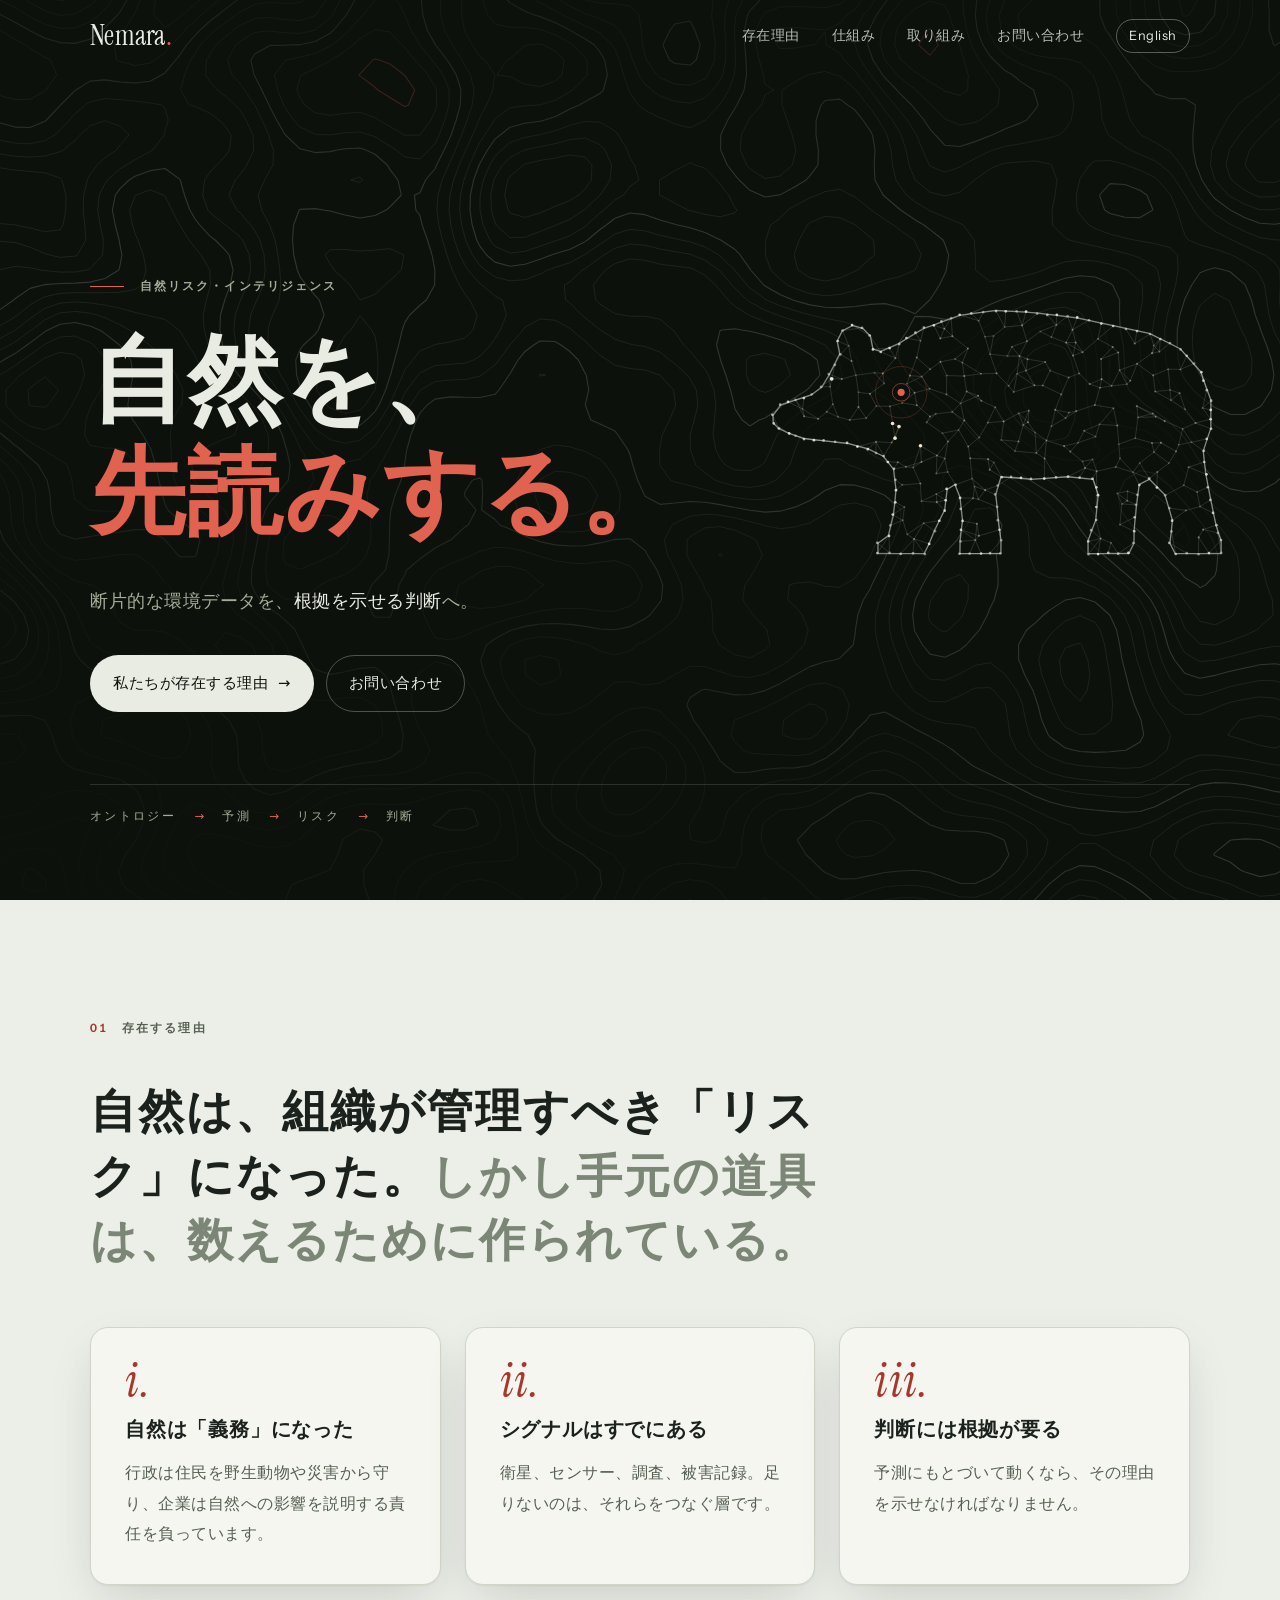
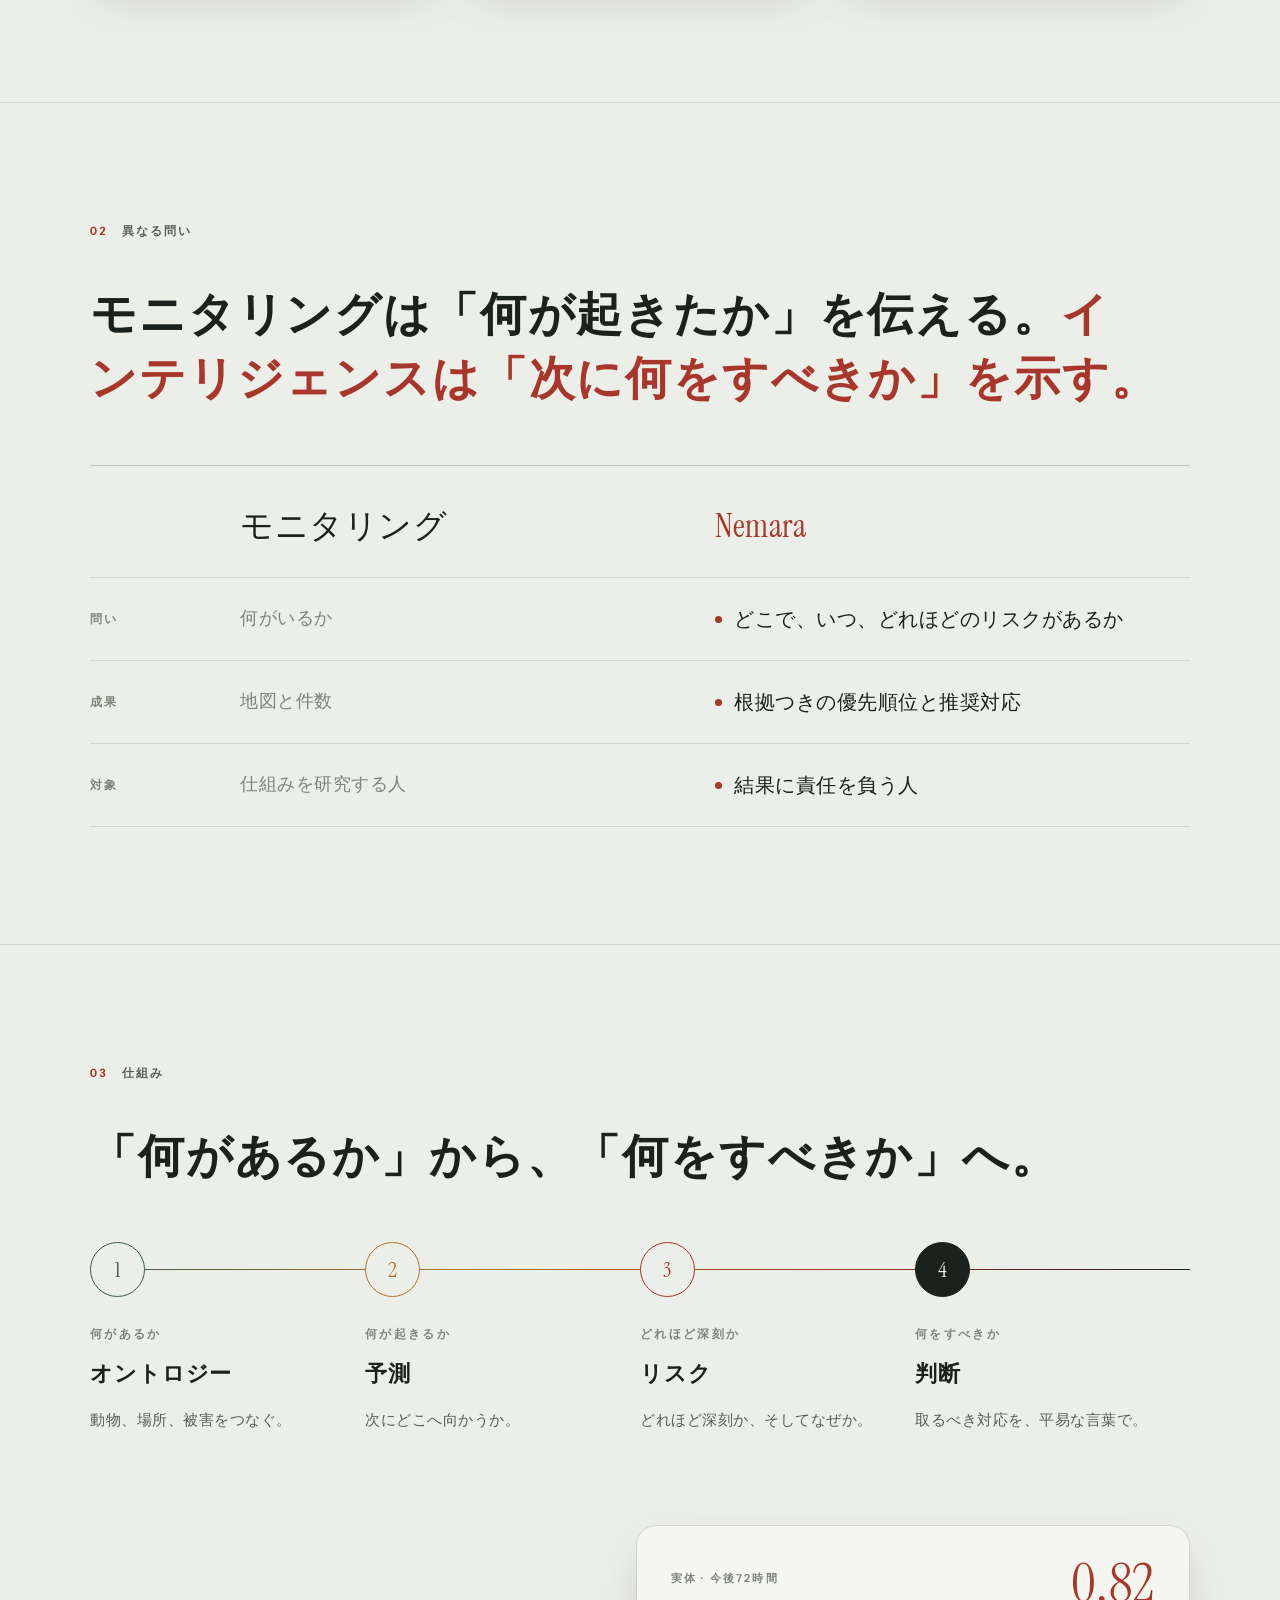
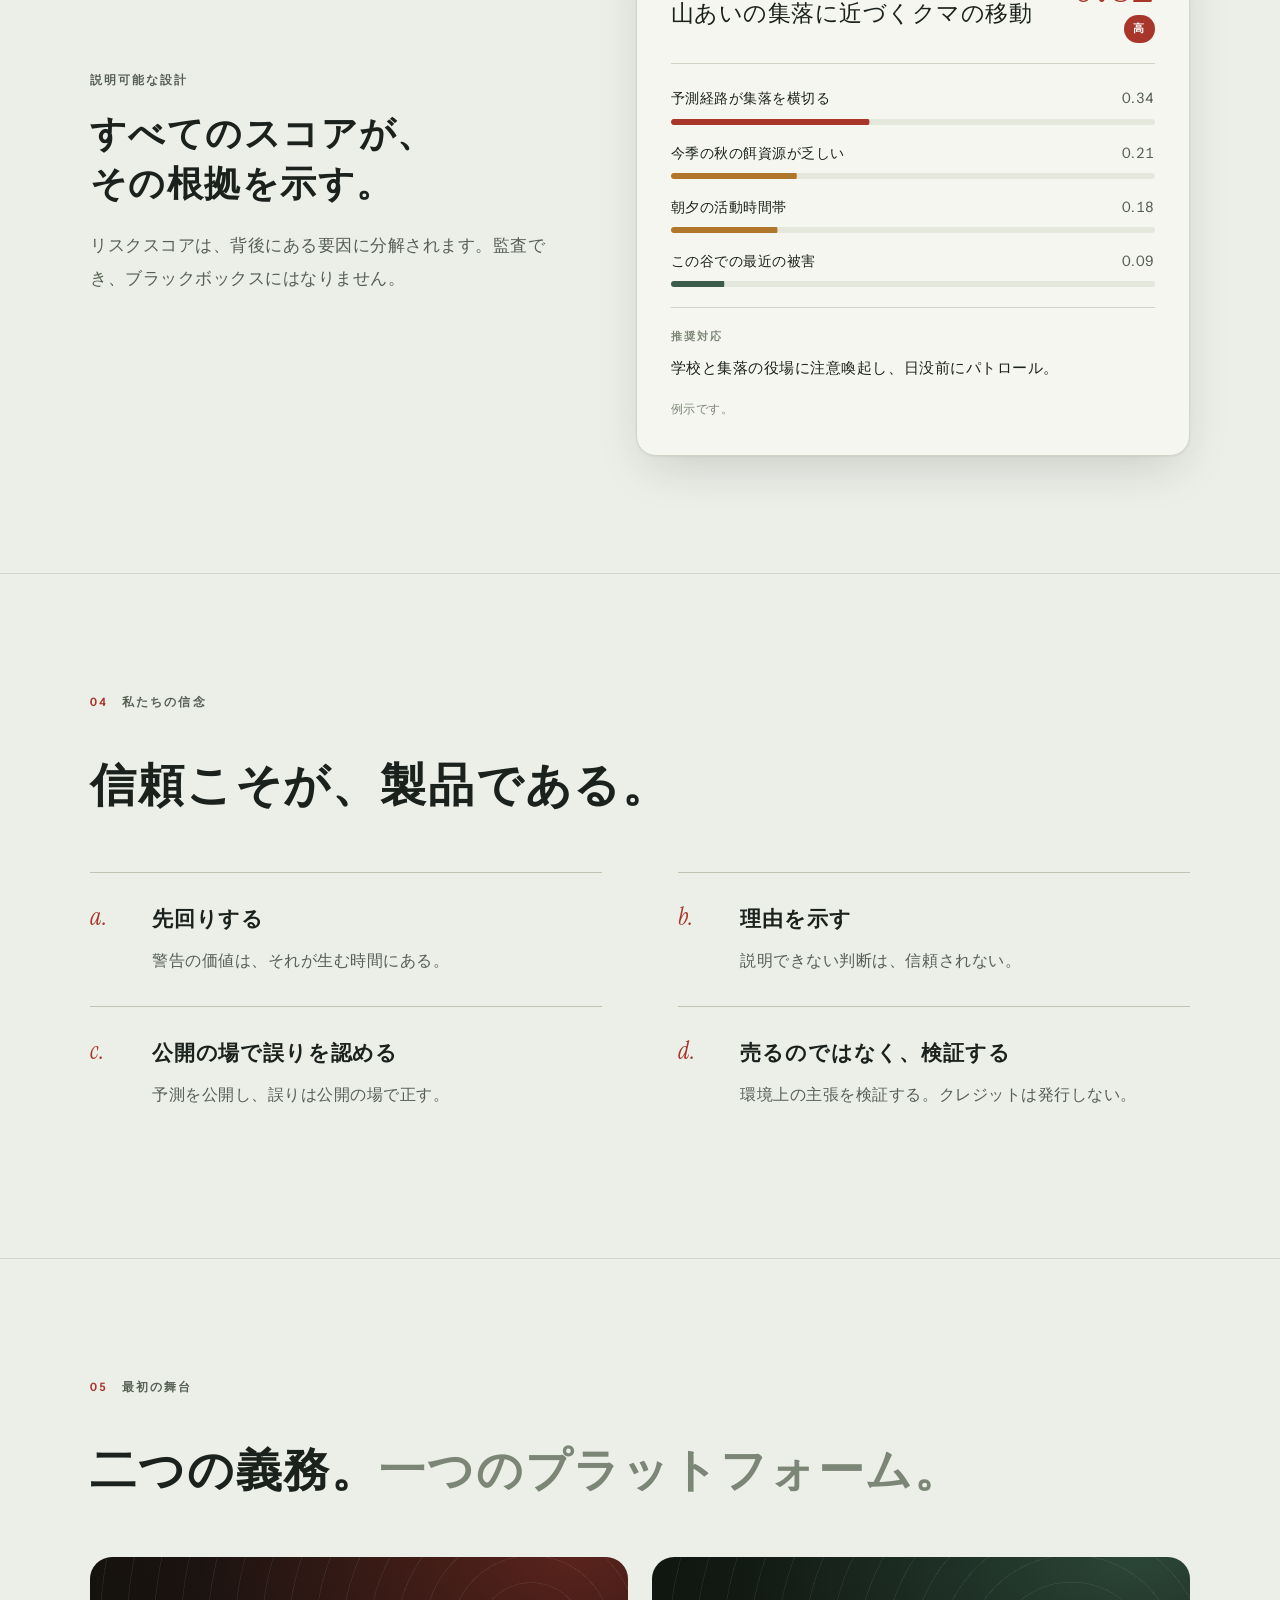
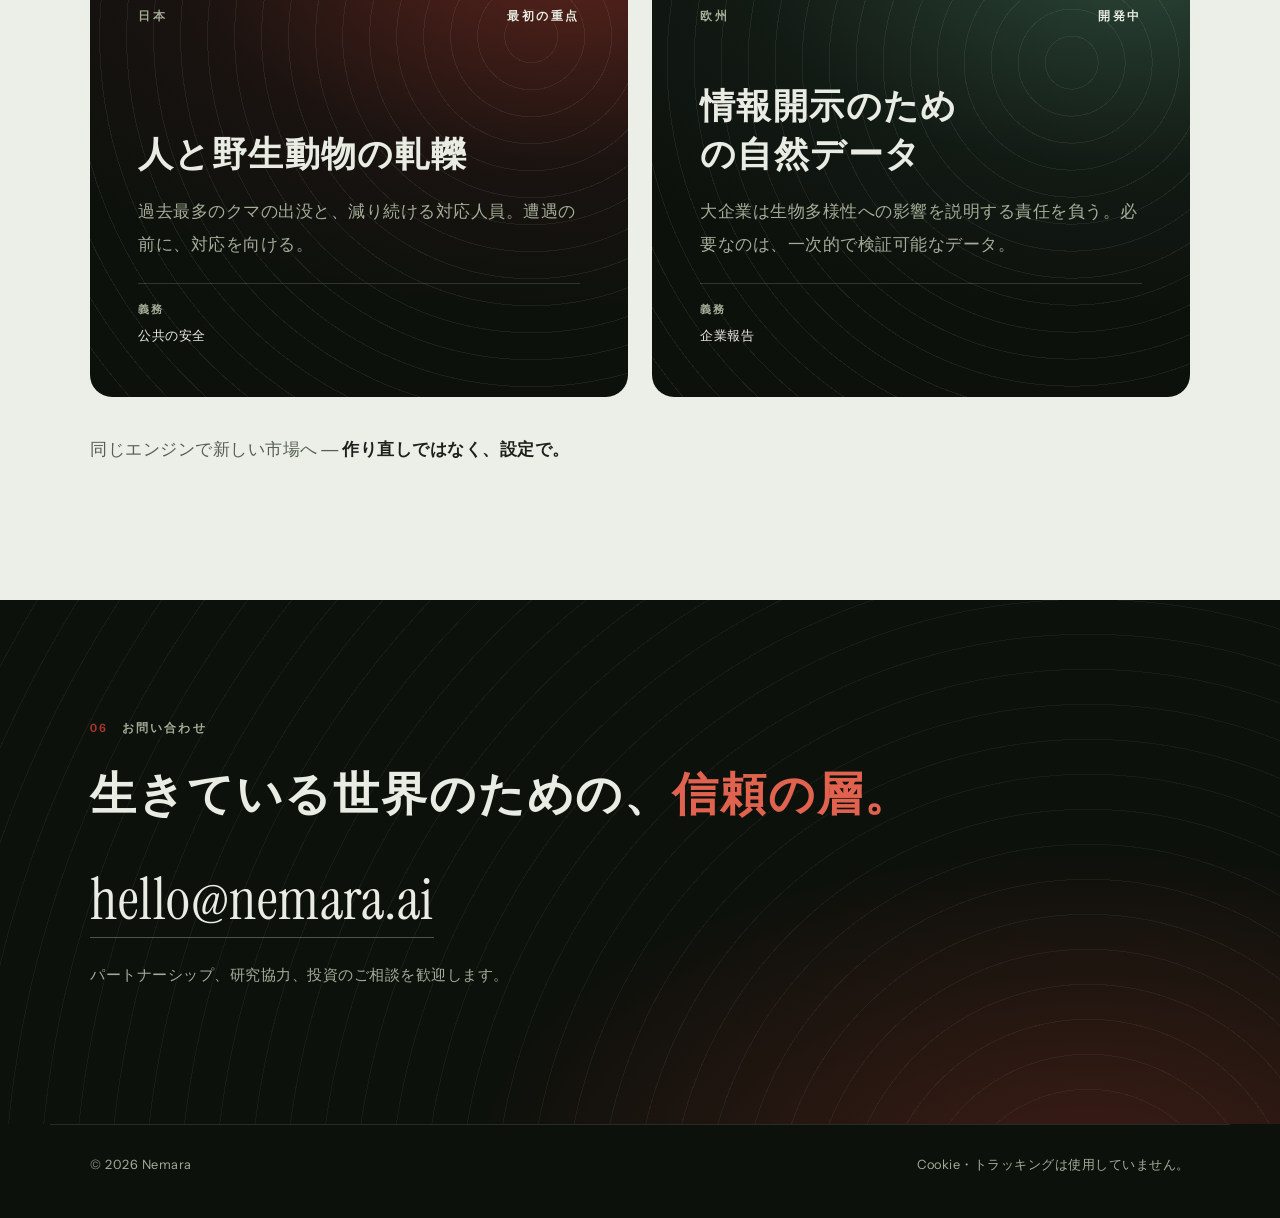
==== docs/ja/index.html @ 2de697c3 "Hero bear made of data points; trim copy to essentials Co-Authored-By: Claude Opus 5.5 <noreply@anth" ====
<!doctype html>
<html lang="ja">
<head>
<meta charset="utf-8">
<meta name="viewport" content="width=device-width, initial-scale=1">
<title>Nemara — 自然リスク・インテリジェンス</title>
<meta name="description" content="Nemara（ネマラ）は、断片的な環境データを、根拠を示せる判断に変えます。">
<meta name="theme-color" content="#0D110C">
<link rel="canonical" href="https://nemara.ai/ja/">
<link rel="alternate" hreflang="en" href="https://nemara.ai/">
<link rel="alternate" hreflang="ja" href="https://nemara.ai/ja/">
<link rel="alternate" hreflang="x-default" href="https://nemara.ai/">
<meta property="og:type" content="website">
<meta property="og:site_name" content="Nemara">
<meta property="og:title" content="Nemara — 自然を、先読みする。">
<meta property="og:description" content="断片的な環境データを、根拠を示せる判断へ。">
<meta property="og:url" content="https://nemara.ai/ja/">
<meta property="og:locale" content="ja_JP">
<link rel="icon" href="../assets/favicon.svg" type="image/svg+xml">
<link rel="stylesheet" href="../assets/site.css">
<script src="../assets/site.js"></script>
</head>
<body>
<a class="skip" href="#main">本文へ移動</a>

<header class="nav">
  <div class="wrap">
    <a class="wordmark" href="./" aria-label="Nemara ホーム">Nemara<span>.</span></a>
    <nav class="links" aria-label="メイン">
      <a href="#why">存在理由</a>
      <a href="#how">仕組み</a>
      <a href="#where">取り組み</a>
      <a href="#contact">お問い合わせ</a>
      <a class="lang" href="../" hreflang="en" lang="en">English</a>
    </nav>
  </div>
</header>

<main id="main">
  <div class="hero">
    <canvas role="img" aria-label="データの点のネットワークで描かれたツキノワグマと、動く等高線の地図"></canvas>
    <div class="wrap">
      <p class="eyebrow">自然リスク・インテリジェンス</p>
      <h1>自然を、<br><em>先読みする。</em></h1>
      <p class="sub">断片的な環境データを、<strong>根拠を示せる判断</strong>へ。</p>
      <div class="cta">
        <a class="btn light" href="#why">私たちが存在する理由 <span class="arr">→</span></a>
        <a class="btn ghost" href="#contact">お問い合わせ</a>
      </div>
      <div class="chain" aria-label="オントロジー、予測、リスク、判断">
        <span>オントロジー</span><span>予測</span><span>リスク</span><span>判断</span>
      </div>
    </div>
  </div>

  <section id="why">
    <div class="wrap">
      <div class="head">
        <p class="eyebrow"><span class="no">01</span>存在する理由</p>
        <h2 class="statement reveal">自然は、組織が管理すべき「リスク」になった。<span class="soft">しかし手元の道具は、数えるために作られている。</span></h2>
      </div>
      <div class="shifts">
        <article class="shift reveal">
          <span class="ix">i.</span>
          <h3>自然は「義務」になった</h3>
          <p>行政は住民を野生動物や災害から守り、企業は自然への影響を説明する責任を負っています。</p>
        </article>
        <article class="shift reveal d1">
          <span class="ix">ii.</span>
          <h3>シグナルはすでにある</h3>
          <p>衛星、センサー、調査、被害記録。足りないのは、それらをつなぐ層です。</p>
        </article>
        <article class="shift reveal d2">
          <span class="ix">iii.</span>
          <h3>判断には根拠が要る</h3>
          <p>予測にもとづいて動くなら、その理由を示せなければなりません。</p>
        </article>
      </div>
    </div>
  </section>

  <section>
    <div class="wrap">
      <div class="head">
        <p class="eyebrow"><span class="no">02</span>異なる問い</p>
        <h2 class="statement reveal">モニタリングは「何が起きたか」を伝える。<em>インテリジェンスは「次に何をすべきか」を示す。</em></h2>
      </div>
      <div class="versus reveal" role="table" aria-label="モニタリングと Nemara の比較">
        <div class="k blank" role="columnheader"></div>
        <div class="colh" role="columnheader">モニタリング</div>
        <div class="colh us" role="columnheader">Nemara</div>

        <div class="k" role="rowheader">問い</div>
        <div class="old" role="cell">何がいるか</div>
        <div class="new" role="cell">どこで、いつ、どれほどのリスクがあるか</div>

        <div class="k" role="rowheader">成果</div>
        <div class="old" role="cell">地図と件数</div>
        <div class="new" role="cell">根拠つきの優先順位と推奨対応</div>

        <div class="k" role="rowheader">対象</div>
        <div class="old" role="cell">仕組みを研究する人</div>
        <div class="new" role="cell">結果に責任を負う人</div>
      </div>
    </div>
  </section>

  <section id="how">
    <div class="wrap">
      <div class="head">
        <p class="eyebrow"><span class="no">03</span>仕組み</p>
        <h2 class="statement reveal">「何があるか」から、「何をすべきか」へ。</h2>
      </div>
      <div class="steps">
        <div class="step reveal"><div class="dot">1</div><span class="q">何があるか</span><h3>オントロジー</h3>
          <p>動物、場所、被害をつなぐ。</p></div>
        <div class="step reveal d1"><div class="dot">2</div><span class="q">何が起きるか</span><h3>予測</h3>
          <p>次にどこへ向かうか。</p></div>
        <div class="step reveal d2"><div class="dot">3</div><span class="q">どれほど深刻か</span><h3>リスク</h3>
          <p>どれほど深刻か、そしてなぜか。</p></div>
        <div class="step reveal d3"><div class="dot">4</div><span class="q">何をすべきか</span><h3>判断</h3>
          <p>取るべき対応を、平易な言葉で。</p></div>
      </div>

      <div class="explain">
        <div class="reveal">
          <p class="eyebrow">説明可能な設計</p>
          <h3 class="statement" style="font-size:clamp(1.6rem,2.8vw,2.3rem);margin:14px 0 20px">すべてのスコアが、その根拠を示す。</h3>
          <p class="prose">リスクスコアは、背後にある要因に分解されます。監査でき、ブラックボックスにはなりません。</p>
        </div>
        <figure class="card reveal d1" style="margin:0">
          <div class="top">
            <div><span class="tag">実体 · 今後72時間</span>
              <div class="ent">山あいの集落に近づくクマの移動</div></div>
            <div class="score"><div class="v">0.82</div><span class="band">高</span></div>
          </div>
          <ul class="factors">
            <li><span>予測経路が集落を横切る</span><span class="n">0.34</span><span class="bar"><i style="--w:.41"></i></span></li>
            <li><span>今季の秋の餌資源が乏しい</span><span class="n">0.21</span><span class="bar"><i style="--w:.26;--c:var(--surge)"></i></span></li>
            <li><span>朝夕の活動時間帯</span><span class="n">0.18</span><span class="bar"><i style="--w:.22;--c:var(--surge)"></i></span></li>
            <li><span>この谷での最近の被害</span><span class="n">0.09</span><span class="bar"><i style="--w:.11;--c:var(--pine)"></i></span></li>
          </ul>
          <div class="action"><b>推奨対応</b>学校と集落の役場に注意喚起し、日没前にパトロール。</div>
          <figcaption class="illus">例示です。</figcaption>
        </figure>
      </div>
    </div>
  </section>

  <section>
    <div class="wrap">
      <div class="head">
        <p class="eyebrow"><span class="no">04</span>私たちの信念</p>
        <h2 class="statement reveal">信頼こそが、製品である。</h2>
      </div>
      <div class="beliefs">
        <div class="belief reveal"><span class="ix">a.</span><h3>先回りする</h3>
          <p>警告の価値は、それが生む時間にある。</p></div>
        <div class="belief reveal d1"><span class="ix">b.</span><h3>理由を示す</h3>
          <p>説明できない判断は、信頼されない。</p></div>
        <div class="belief reveal"><span class="ix">c.</span><h3>公開の場で誤りを認める</h3>
          <p>予測を公開し、誤りは公開の場で正す。</p></div>
        <div class="belief reveal d1"><span class="ix">d.</span><h3>売るのではなく、検証する</h3>
          <p>環境上の主張を検証する。クレジットは発行しない。</p></div>
      </div>
    </div>
  </section>

  <section id="where">
    <div class="wrap">
      <div class="head">
        <p class="eyebrow"><span class="no">05</span>最初の舞台</p>
        <h2 class="statement reveal">二つの義務。<span class="soft">一つのプラットフォーム。</span></h2>
      </div>
      <div class="markets">
        <article class="market jp reveal">
          <div class="where"><span>日本</span><span class="st">最初の重点</span></div>
          <h3>人と野生動物の軋轢</h3>
          <p>過去最多のクマの出没と、減り続ける対応人員。遭遇の前に、対応を向ける。</p>
          <p class="mandate"><b>義務</b>公共の安全</p>
        </article>
        <article class="market eu reveal d1">
          <div class="where"><span>欧州</span><span class="st">開発中</span></div>
          <h3>情報開示のための自然データ</h3>
          <p>大企業は生物多様性への影響を説明する責任を負う。必要なのは、一次的で検証可能なデータ。</p>
          <p class="mandate"><b>義務</b>企業報告</p>
        </article>
      </div>
      <p class="oneplatform reveal">同じエンジンで新しい市場へ ― <strong>作り直しではなく、設定で。</strong></p>
    </div>
  </section>

  <section id="contact" class="closing">
    <div class="wrap">
      <p class="eyebrow"><span class="no">06</span>お問い合わせ</p>
      <h2 class="statement reveal" style="margin-top:22px">生きている世界のための、<em>信頼の層。</em></h2>
      <a class="mail reveal" href="mailto:hello@nemara.ai">hello@nemara.ai</a>
      <p class="note">パートナーシップ、研究協力、投資のご相談を歓迎します。</p>
    </div>
  </section>
</main>

<footer>
  <div class="wrap">
    <span>© 2026 Nemara</span>
    <span>Cookie・トラッキングは使用していません。</span>
  </div>
</footer>
</body>
</html>
---- docs/assets/site.css ----
/* Nemara — public site.
   Palette from the Nemara brand system (paper ground, ink, shu vermilion, ochre, pine).
   Fonts are self-hosted (SIL OFL, see fonts/LICENSE): no third-party requests.
   Japanese: Instrument * cover Latin only, so CJK falls through to the named mincho/gothic
   faces. Yu Gothic is always named — unnamed CJK on English Windows renders in a Chinese face. */
@font-face{font-family:'Instrument Serif';src:url(fonts/instrument-serif-latin-400-normal.woff2) format('woff2');
  font-weight:400;font-style:normal;font-display:swap}
@font-face{font-family:'Instrument Serif';src:url(fonts/instrument-serif-latin-400-italic.woff2) format('woff2');
  font-weight:400;font-style:italic;font-display:swap}
@font-face{font-family:'Instrument Sans';src:url(fonts/instrument-sans-latin-wght-normal.woff2) format('woff2');
  font-weight:400 700;font-style:normal;font-display:swap}

:root{
  --display:'Instrument Serif','Iowan Old Style','Palatino Linotype',Georgia,'Yu Mincho','YuMincho','Hiragino Mincho ProN','Noto Serif JP','Yu Gothic',serif;
  --sans:'Instrument Sans','Segoe UI',Roboto,'Helvetica Neue','Yu Gothic','Yu Gothic UI','Hiragino Sans','Noto Sans JP',system-ui,sans-serif;
  --mono:ui-monospace,'SF Mono','Cascadia Code',Consolas,'Yu Gothic',monospace;

  --ground:#ECEEE8;--surface:#F5F6F0;--surface-2:#E3E7DC;--ink:#1B211C;--muted:#566052;--faint:#7C8676;
  --hairline:#D0D5C8;--hairline-strong:#BDC4B2;--critical:#A8362B;--surge:#B0762A;--pine:#3C5B49;
  --shadow:0 1px 2px rgba(27,33,28,.05),0 18px 50px -12px rgba(27,33,28,.18);

  /* The night palette is fixed: hero and closing bands are dark in both themes */
  --night:#0D110C;--night-2:#141A12;--on-night:#E9ECE3;--on-night-muted:#A3AD98;--ember:#E0624F;--amber:#D69A44;
  color-scheme:light dark;
}
@media (prefers-color-scheme: dark){
  :root:not([data-theme="light"]){
    --ground:#10140F;--surface:#161B14;--surface-2:#1E251B;--ink:#E7E9DF;--muted:#9EA794;--faint:#79826E;
    --hairline:#262E22;--hairline-strong:#36402D;--critical:#D9503F;--surge:#D69A44;--pine:#7FA98A;
    --shadow:0 1px 2px rgba(0,0,0,.4),0 18px 50px -12px rgba(0,0,0,.6);
  }
}
:root[data-theme="dark"]{
  --ground:#10140F;--surface:#161B14;--surface-2:#1E251B;--ink:#E7E9DF;--muted:#9EA794;--faint:#79826E;
  --hairline:#262E22;--hairline-strong:#36402D;--critical:#D9503F;--surge:#D69A44;--pine:#7FA98A;
  --shadow:0 1px 2px rgba(0,0,0,.4),0 18px 50px -12px rgba(0,0,0,.6);
}

*{box-sizing:border-box}
html{-webkit-text-size-adjust:100%;scroll-behavior:smooth}
@media (prefers-reduced-motion:reduce){html{scroll-behavior:auto}}
body{margin:0;background:var(--ground);color:var(--ink);font-family:var(--sans);font-size:18px;line-height:1.65;
  -webkit-font-smoothing:antialiased;text-rendering:optimizeLegibility;overflow-x:hidden}
html[lang="ja"] body{font-size:17px;line-height:1.95;letter-spacing:.03em}
a{color:inherit}
p{margin:0 0 1.1rem}
h1,h2,h3{font-family:var(--display);font-weight:400;margin:0;text-wrap:balance}
em{font-style:italic}
html[lang="ja"] h1,html[lang="ja"] h2,html[lang="ja"] h3{font-weight:600;letter-spacing:.04em}
/* Japanese faces have no italic; a synthetic slant looks broken, so emphasis is colour only */
html[lang="ja"] em{font-style:normal}
:focus-visible{outline:2px solid var(--critical);outline-offset:3px;border-radius:2px}
.skip{position:absolute;left:-9999px}
.skip:focus{left:16px;top:12px;z-index:50;background:var(--surface);color:var(--ink);padding:6px 10px}

.wrap{position:relative;z-index:1;max-width:1180px;margin:0 auto;padding:0 clamp(16px,4vw,40px)}
.eyebrow{font-family:var(--sans);font-size:.72rem;font-weight:600;letter-spacing:.24em;text-transform:uppercase;color:var(--muted)}
html[lang="ja"] .eyebrow{letter-spacing:.18em}
.eyebrow .no{color:var(--critical);margin-right:14px;font-variant-numeric:tabular-nums}

/* ---------- Navigation ---------- */
.nav{position:fixed;inset:0 0 auto 0;z-index:20;transition:background .35s ease,border-color .35s ease,color .35s ease;
  border-bottom:1px solid transparent;color:var(--on-night)}
.nav .wrap{display:flex;align-items:center;justify-content:space-between;gap:20px;height:72px}
.nav.solid{background:color-mix(in oklab,var(--ground) 82%,transparent);backdrop-filter:blur(14px) saturate(1.2);
  -webkit-backdrop-filter:blur(14px) saturate(1.2);border-color:var(--hairline);color:var(--ink)}
.wordmark{font-family:'Instrument Serif',Georgia,serif;font-size:1.75rem;line-height:1;text-decoration:none;letter-spacing:.01em}
.wordmark span{color:var(--ember)}
.nav.solid .wordmark span{color:var(--critical)}
.links{display:flex;align-items:center;gap:clamp(14px,2.6vw,32px);font-size:.88rem}
.links a{text-decoration:none;opacity:.78;transition:opacity .2s}
.links a:hover{opacity:1}
.links .lang{opacity:1;border:1px solid currentColor;border-color:color-mix(in oklab,currentColor 35%,transparent);
  padding:4px 12px;border-radius:999px;font-size:.8rem}

/* ---------- Hero ---------- */
.hero{position:relative;min-height:100vh;min-height:100svh;background:var(--night);color:var(--on-night);
  display:flex;align-items:flex-end;overflow:hidden;isolation:isolate}
.hero canvas{position:absolute;inset:0;width:100%;height:100%;z-index:-2}
.hero::after{content:"";position:absolute;inset:0;z-index:-1;pointer-events:none;
  background:
    radial-gradient(120% 90% at 0% 100%, rgba(13,17,12,.92) 0%, rgba(13,17,12,.55) 45%, rgba(13,17,12,0) 75%),
    linear-gradient(to bottom, rgba(13,17,12,.55), rgba(13,17,12,0) 22%)}
.hero .wrap{width:100%;padding-top:120px;padding-bottom:clamp(40px,8vh,88px)}
.hero .eyebrow{color:var(--on-night-muted);display:flex;align-items:center;gap:16px;margin-bottom:clamp(20px,3vh,32px)}
.hero .eyebrow::before{content:"";width:34px;height:1px;background:var(--ember)}
.hero h1{font-size:clamp(3.3rem,10.5vw,9.4rem);line-height:.9;letter-spacing:-.025em;max-width:11ch}
.hero h1 em{color:var(--ember)}
html[lang="ja"] .hero h1{font-size:clamp(2.5rem,7.4vw,6.2rem);line-height:1.18;letter-spacing:.02em;max-width:none}
.hero .sub{max-width:46ch;margin-top:clamp(24px,4vh,40px);color:var(--on-night-muted);font-size:clamp(1rem,1.4vw,1.16rem)}
html[lang="ja"] .hero .sub{max-width:34em}
.hero .sub strong{color:var(--on-night);font-weight:500}
.cta{display:flex;flex-wrap:wrap;gap:12px;margin-top:clamp(26px,4vh,40px)}
.btn{display:inline-flex;align-items:center;gap:10px;padding:13px 22px;border-radius:999px;text-decoration:none;
  font-size:.92rem;font-weight:500;border:1px solid transparent;transition:transform .2s ease,background .2s,border-color .2s,color .2s}
.btn:hover{transform:translateY(-1px)}
.btn.light{background:var(--on-night);color:var(--night)}
.btn.light:hover{background:#fff}
.btn.ghost{border-color:rgba(233,236,227,.3);color:var(--on-night)}
.btn.ghost:hover{border-color:var(--on-night)}
.btn .arr{transition:transform .2s}
.btn:hover .arr{transform:translateX(3px)}
.chain{display:flex;flex-wrap:wrap;gap:6px 0;margin-top:clamp(40px,8vh,84px);padding-top:20px;
  border-top:1px solid rgba(233,236,227,.14);font-size:.74rem;letter-spacing:.2em;text-transform:uppercase;color:var(--on-night-muted)}
.chain span{display:flex;align-items:center}
.chain span + span::before{content:"→";margin:0 18px;color:var(--ember);letter-spacing:0}

/* ---------- Sections ---------- */
section{position:relative;padding:clamp(80px,13vh,150px) 0}
section + section{border-top:1px solid var(--hairline)}
.head{display:grid;grid-template-columns:minmax(0,1fr);gap:22px;margin-bottom:clamp(40px,6vh,64px)}
.statement{font-size:clamp(2.1rem,4.8vw,4.1rem);line-height:1.04;letter-spacing:-.015em;max-width:20ch}
html[lang="ja"] .statement{font-size:clamp(1.7rem,3.6vw,2.9rem);line-height:1.4;max-width:24em}
.statement .soft{color:var(--faint)}
.statement em{color:var(--critical)}
.lead{font-size:clamp(1.05rem,1.5vw,1.2rem);color:var(--muted);max-width:60ch}
html[lang="ja"] .lead{max-width:38em}
.prose{max-width:62ch;color:var(--muted)}
html[lang="ja"] .prose{max-width:38em}
.prose strong{color:var(--ink);font-weight:600}

/* Why — three shifts */
.shifts{display:grid;grid-template-columns:repeat(3,1fr);gap:clamp(16px,2vw,24px);margin-top:clamp(40px,6vh,64px)}
.shift{background:var(--surface);border:1px solid var(--hairline);border-radius:18px;padding:clamp(24px,3vw,34px);
  display:flex;flex-direction:column;gap:14px;box-shadow:var(--shadow)}
.shift .ix{font-family:'Instrument Serif',Georgia,serif;font-size:3rem;line-height:.8;color:var(--critical);font-style:italic}
.shift h3{font-size:1.6rem;line-height:1.1}
html[lang="ja"] .shift h3{font-size:1.25rem;line-height:1.5}
.shift p{color:var(--muted);font-size:.98rem;margin:0}

/* Monitoring vs intelligence */
.versus{display:grid;grid-template-columns:150px 1fr 1fr;border-top:1px solid var(--hairline-strong)}
.versus > div{padding:22px 20px 22px 0;border-bottom:1px solid var(--hairline)}
.versus .k{font-size:.72rem;font-weight:600;letter-spacing:.2em;text-transform:uppercase;color:var(--faint);padding-top:30px}
.versus .colh{font-family:var(--display);font-size:clamp(1.6rem,2.6vw,2.2rem);padding-top:28px;padding-bottom:18px}
.versus .colh.us{color:var(--critical)}
.versus .old{color:var(--faint);font-size:clamp(1rem,1.5vw,1.15rem)}
.versus .new{font-size:clamp(1.05rem,1.6vw,1.22rem);font-weight:500}
.versus .new::before{content:"";display:inline-block;width:7px;height:7px;border-radius:50%;background:var(--critical);
  margin-right:12px;vertical-align:.15em}

/* How — the chain */
.steps{display:grid;grid-template-columns:repeat(4,1fr);gap:0;position:relative;counter-reset:s}
.steps::before{content:"";position:absolute;left:0;right:0;top:27px;height:1px;
  background:linear-gradient(to right,var(--pine),var(--surge),var(--critical),var(--ink))}
.step{padding-right:clamp(16px,2.4vw,32px);position:relative}
.step .dot{width:55px;height:55px;border-radius:50%;background:var(--ground);border:1px solid var(--hairline-strong);
  display:grid;place-items:center;font-family:'Instrument Serif',Georgia,serif;font-size:1.4rem;position:relative;z-index:1}
.step:nth-child(1) .dot{color:var(--pine);border-color:var(--pine)}
.step:nth-child(2) .dot{color:var(--surge);border-color:var(--surge)}
.step:nth-child(3) .dot{color:var(--critical);border-color:var(--critical)}
.step:nth-child(4) .dot{background:var(--ink);color:var(--ground);border-color:var(--ink)}
.step .q{display:block;margin-top:26px;font-size:.72rem;font-weight:600;letter-spacing:.2em;text-transform:uppercase;color:var(--faint)}
.step h3{font-size:clamp(1.7rem,2.6vw,2.2rem);margin:6px 0 10px}
html[lang="ja"] .step h3{font-size:1.4rem}
.step p{color:var(--muted);font-size:.96rem;margin:0}

/* Illustrative explainable score */
.explain{display:grid;grid-template-columns:1fr 1.15fr;gap:clamp(28px,5vw,72px);align-items:center;margin-top:clamp(64px,10vh,110px)}
.card{background:var(--surface);border:1px solid var(--hairline);border-radius:20px;padding:clamp(22px,3vw,34px);box-shadow:var(--shadow)}
.card .top{display:flex;justify-content:space-between;align-items:flex-start;gap:16px;padding-bottom:20px;
  border-bottom:1px solid var(--hairline)}
.card .tag{font-size:.68rem;font-weight:600;letter-spacing:.2em;text-transform:uppercase;color:var(--faint)}
.card .ent{font-family:var(--display);font-size:1.45rem;line-height:1.15;margin-top:6px}
.score{text-align:right}
.score .v{font-family:'Instrument Serif',Georgia,serif;font-size:3.4rem;line-height:.9;color:var(--critical)}
.score .band{display:inline-block;margin-top:6px;font-size:.68rem;font-weight:600;letter-spacing:.18em;text-transform:uppercase;
  color:#fff;background:var(--critical);padding:3px 9px;border-radius:999px}
.factors{list-style:none;margin:0;padding:20px 0;display:flex;flex-direction:column;gap:14px}
.factors li{display:grid;grid-template-columns:1fr auto;gap:6px 14px;font-size:.9rem}
.factors .bar{grid-column:1 / -1;height:6px;border-radius:999px;background:var(--surface-2);overflow:hidden}
.factors .bar i{display:block;height:100%;border-radius:999px;background:var(--c,var(--critical));
  transform-origin:left;transform:scaleX(var(--w));transition:transform 1.2s cubic-bezier(.2,.7,.2,1)}
.js .card:not(.in) .factors .bar i{transform:scaleX(0)}
.factors .n{font-variant-numeric:tabular-nums;color:var(--muted)}
.action{border-top:1px solid var(--hairline);padding-top:18px;font-size:.95rem}
.action b{display:block;font-size:.68rem;font-weight:600;letter-spacing:.2em;text-transform:uppercase;color:var(--faint);margin-bottom:6px}
.illus{margin-top:14px;font-size:.78rem;color:var(--faint)}

/* Beliefs */
.beliefs{display:grid;grid-template-columns:1fr 1fr;gap:0 clamp(32px,6vw,90px)}
.belief{padding:30px 0;border-top:1px solid var(--hairline-strong);display:grid;grid-template-columns:52px 1fr;gap:4px 10px}
.belief .ix{font-family:'Instrument Serif',Georgia,serif;font-style:italic;font-size:1.5rem;color:var(--critical);line-height:1.2}
.belief h3{font-size:clamp(1.5rem,2.2vw,1.9rem);line-height:1.15;margin-bottom:8px}
html[lang="ja"] .belief h3{font-size:1.3rem;line-height:1.5}
.belief p{grid-column:2;color:var(--muted);margin:0;font-size:.98rem}

/* Where — two markets */
.markets{display:grid;grid-template-columns:1fr 1fr;gap:clamp(16px,2vw,24px)}
.market{position:relative;overflow:hidden;border-radius:22px;padding:clamp(28px,4vw,48px);min-height:440px;color:var(--on-night);
  display:flex;flex-direction:column;justify-content:flex-end;isolation:isolate}
.market::before{content:"";position:absolute;inset:0;z-index:-1;
  background:
    repeating-radial-gradient(circle at var(--cx) var(--cy), transparent 0 26px, rgba(233,236,227,.07) 26px 27px),
    var(--bg)}
.market.jp{--bg:radial-gradient(120% 80% at 90% 0%,#5A231C 0%,#1A1310 60%,#0D110C 100%);--cx:82%;--cy:18%}
.market.eu{--bg:radial-gradient(120% 80% at 90% 0%,#2B4637 0%,#121A14 60%,#0D110C 100%);--cx:78%;--cy:24%}
.market .where{font-size:.72rem;font-weight:600;letter-spacing:.22em;text-transform:uppercase;color:var(--on-night-muted);
  display:flex;justify-content:space-between;gap:12px;margin-bottom:auto;padding-bottom:40px}
.market .where .st{color:var(--on-night)}
.market h3{font-size:clamp(2rem,3.6vw,3rem);line-height:1.02;margin-bottom:16px}
html[lang="ja"] .market h3{font-size:clamp(1.6rem,2.8vw,2.2rem);line-height:1.35}
.market p{color:var(--on-night-muted);margin:0;max-width:44ch}
html[lang="ja"] .market p{max-width:none}
.market .mandate{margin-top:22px;padding-top:16px;border-top:1px solid rgba(233,236,227,.16);font-size:.84rem;color:var(--on-night)}
.market .mandate b{display:block;font-size:.66rem;letter-spacing:.2em;text-transform:uppercase;color:var(--on-night-muted);font-weight:600;margin-bottom:2px}
.oneplatform{margin-top:clamp(28px,4vh,40px);color:var(--muted);max-width:64ch}
.oneplatform strong{color:var(--ink);font-weight:600}

/* Closing */
.closing{background:var(--night);color:var(--on-night);border-top:0;overflow:hidden;isolation:isolate}
.closing::before{content:"";position:absolute;inset:0;z-index:-1;opacity:.9;
  background:
    repeating-radial-gradient(circle at 85% 120%, transparent 0 34px, rgba(233,236,227,.06) 34px 35px),
    radial-gradient(70% 90% at 85% 110%, rgba(168,54,43,.35), transparent 70%)}
.closing .statement{color:var(--on-night);max-width:16ch}
html[lang="ja"] .closing .statement{max-width:20em}
.closing .statement em{color:var(--ember)}
.closing .eyebrow{color:var(--on-night-muted)}
.mail{display:inline-block;margin-top:clamp(32px,5vh,52px);font-family:'Instrument Serif',Georgia,serif;
  font-size:clamp(2rem,5vw,3.6rem);line-height:1;text-decoration:none;border-bottom:1px solid rgba(233,236,227,.3);
  padding-bottom:8px;transition:color .2s,border-color .2s}
.mail:hover{color:var(--ember);border-color:var(--ember)}
.closing .note{margin-top:22px;color:var(--on-night-muted);font-size:.95rem;max-width:52ch}

footer{background:var(--night);color:var(--on-night-muted);font-size:.8rem;padding:0 0 40px}
footer .wrap{display:flex;justify-content:space-between;gap:16px;flex-wrap:wrap;padding-top:28px;border-top:1px solid rgba(233,236,227,.12)}
footer a{text-decoration:none}

/* Reveal on scroll (JS-gated, motion-safe) */
@media (prefers-reduced-motion:no-preference){
  .js .reveal{opacity:0;transform:translateY(22px);transition:opacity .9s ease,transform .9s cubic-bezier(.2,.7,.2,1)}
  .js .reveal.in{opacity:1;transform:none}
  .js .reveal.d1{transition-delay:.08s}.js .reveal.d2{transition-delay:.16s}.js .reveal.d3{transition-delay:.24s}
}

@media (max-width:900px){
  .shifts{grid-template-columns:1fr}
  .steps{grid-template-columns:1fr 1fr;row-gap:44px}
  .steps::before{display:none}
  .explain,.markets,.beliefs{grid-template-columns:1fr}
  .versus{grid-template-columns:1fr 1fr}
  .versus .k{grid-column:1 / -1;padding:18px 0 0;border-bottom:0}
  .versus .blank{display:none}
  .market{min-height:380px}
}
@media (max-width:640px){
  body{font-size:17px}
  .links a:not(.lang){display:none}
  .steps{grid-template-columns:1fr}
  .chain{font-size:.66rem}
  .chain span + span::before{margin:0 10px}
  .belief{grid-template-columns:38px 1fr}
}
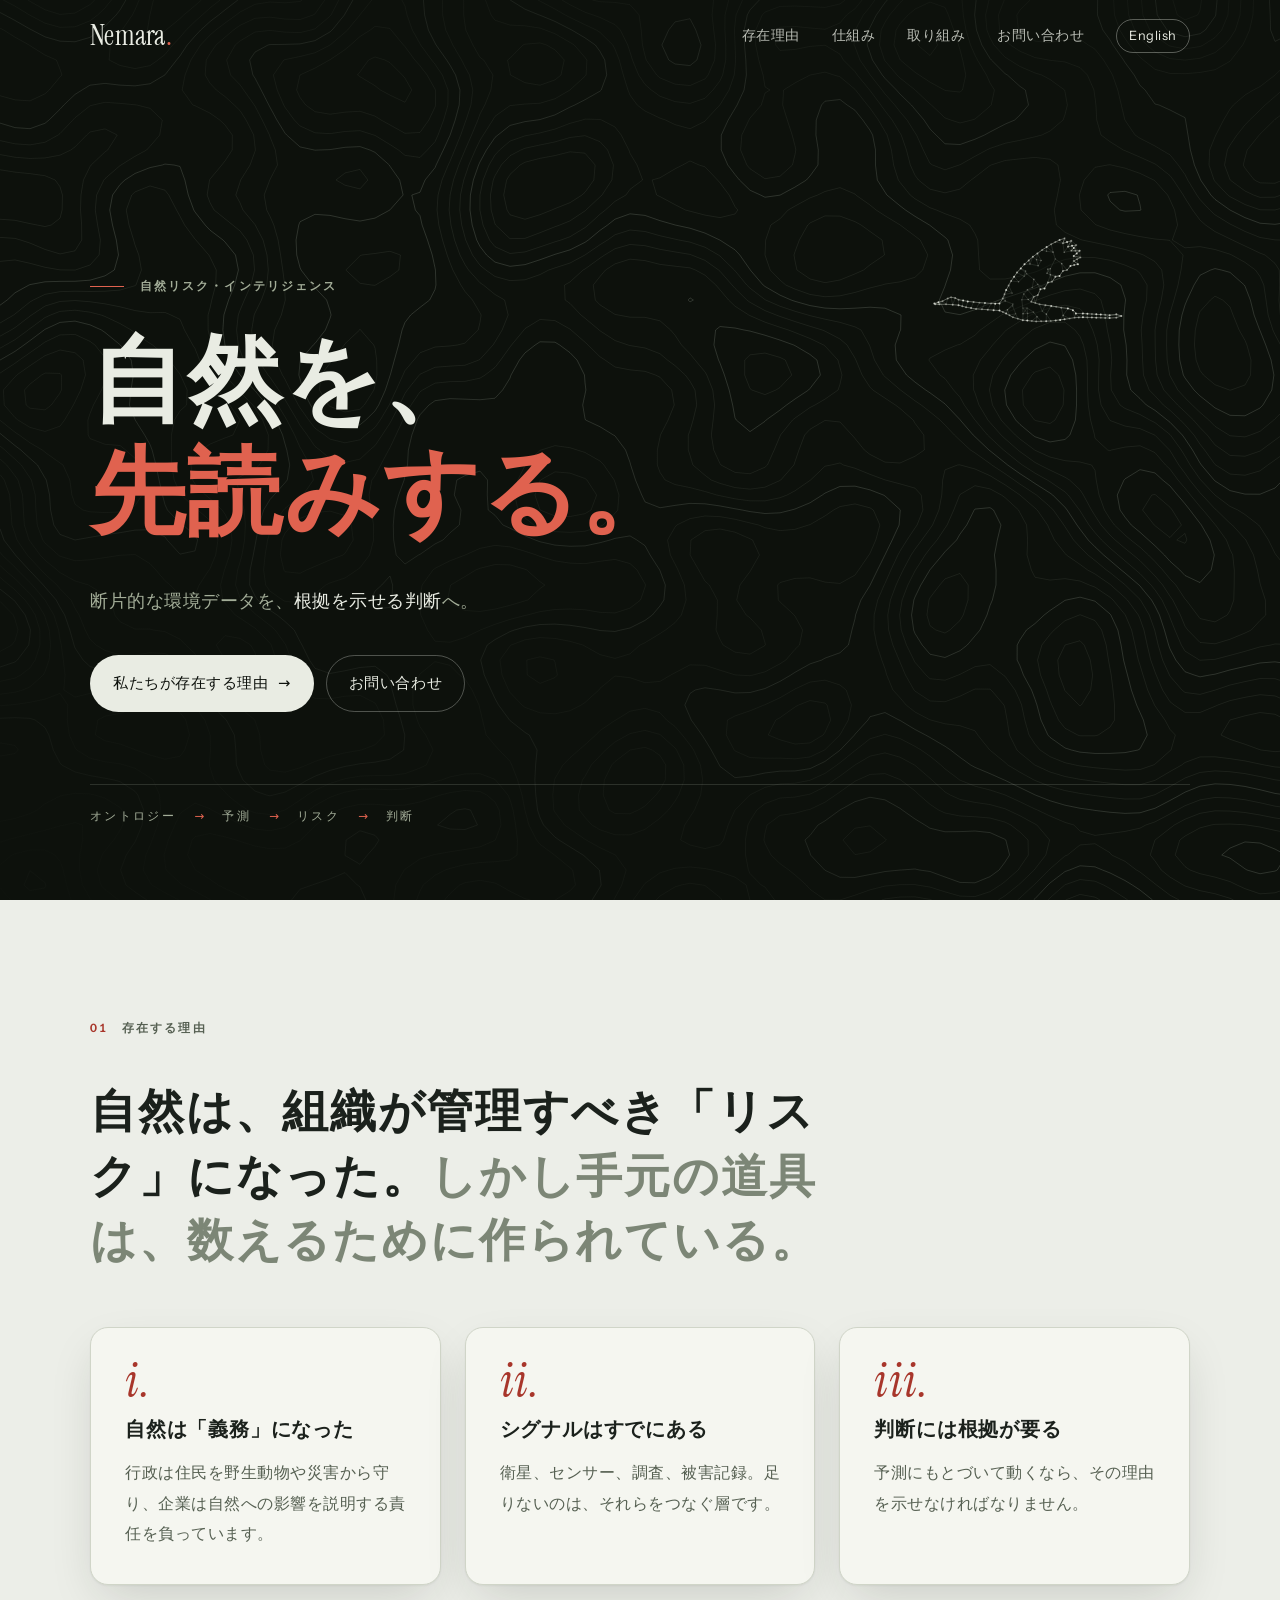
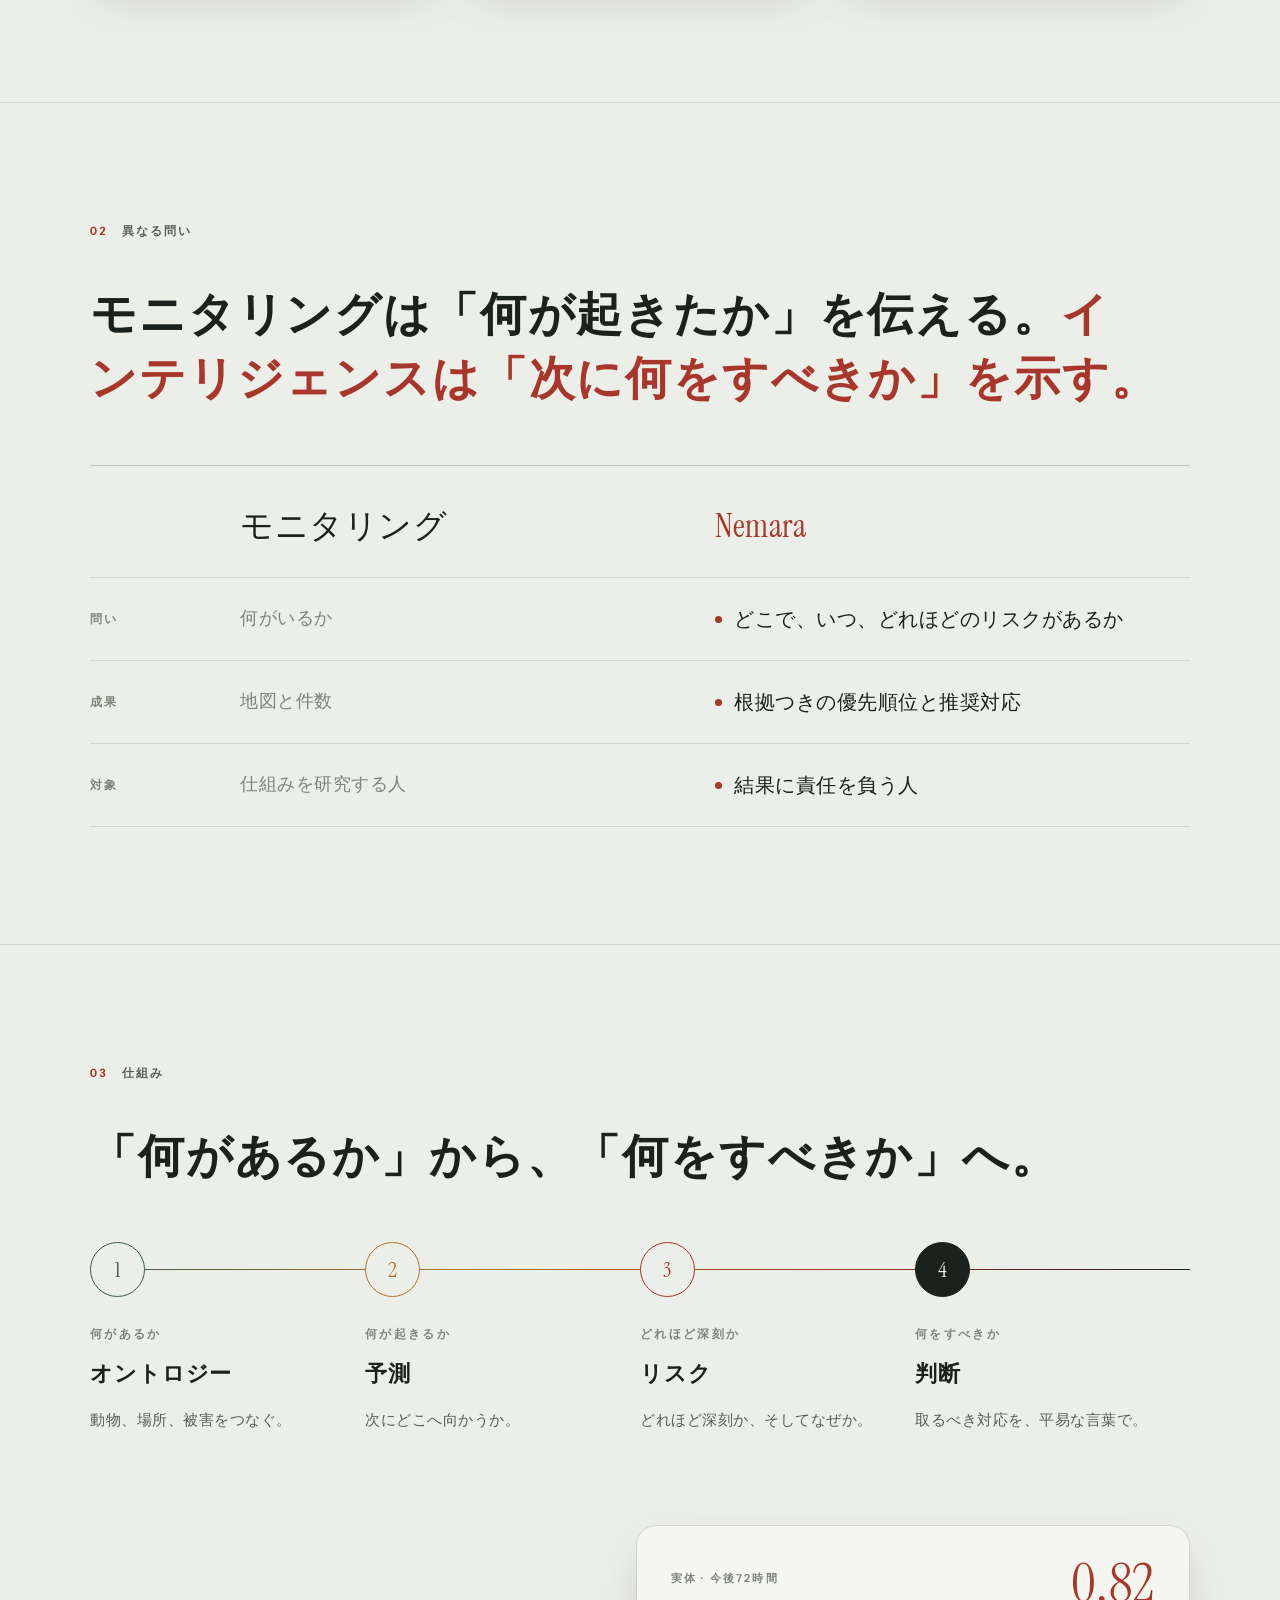
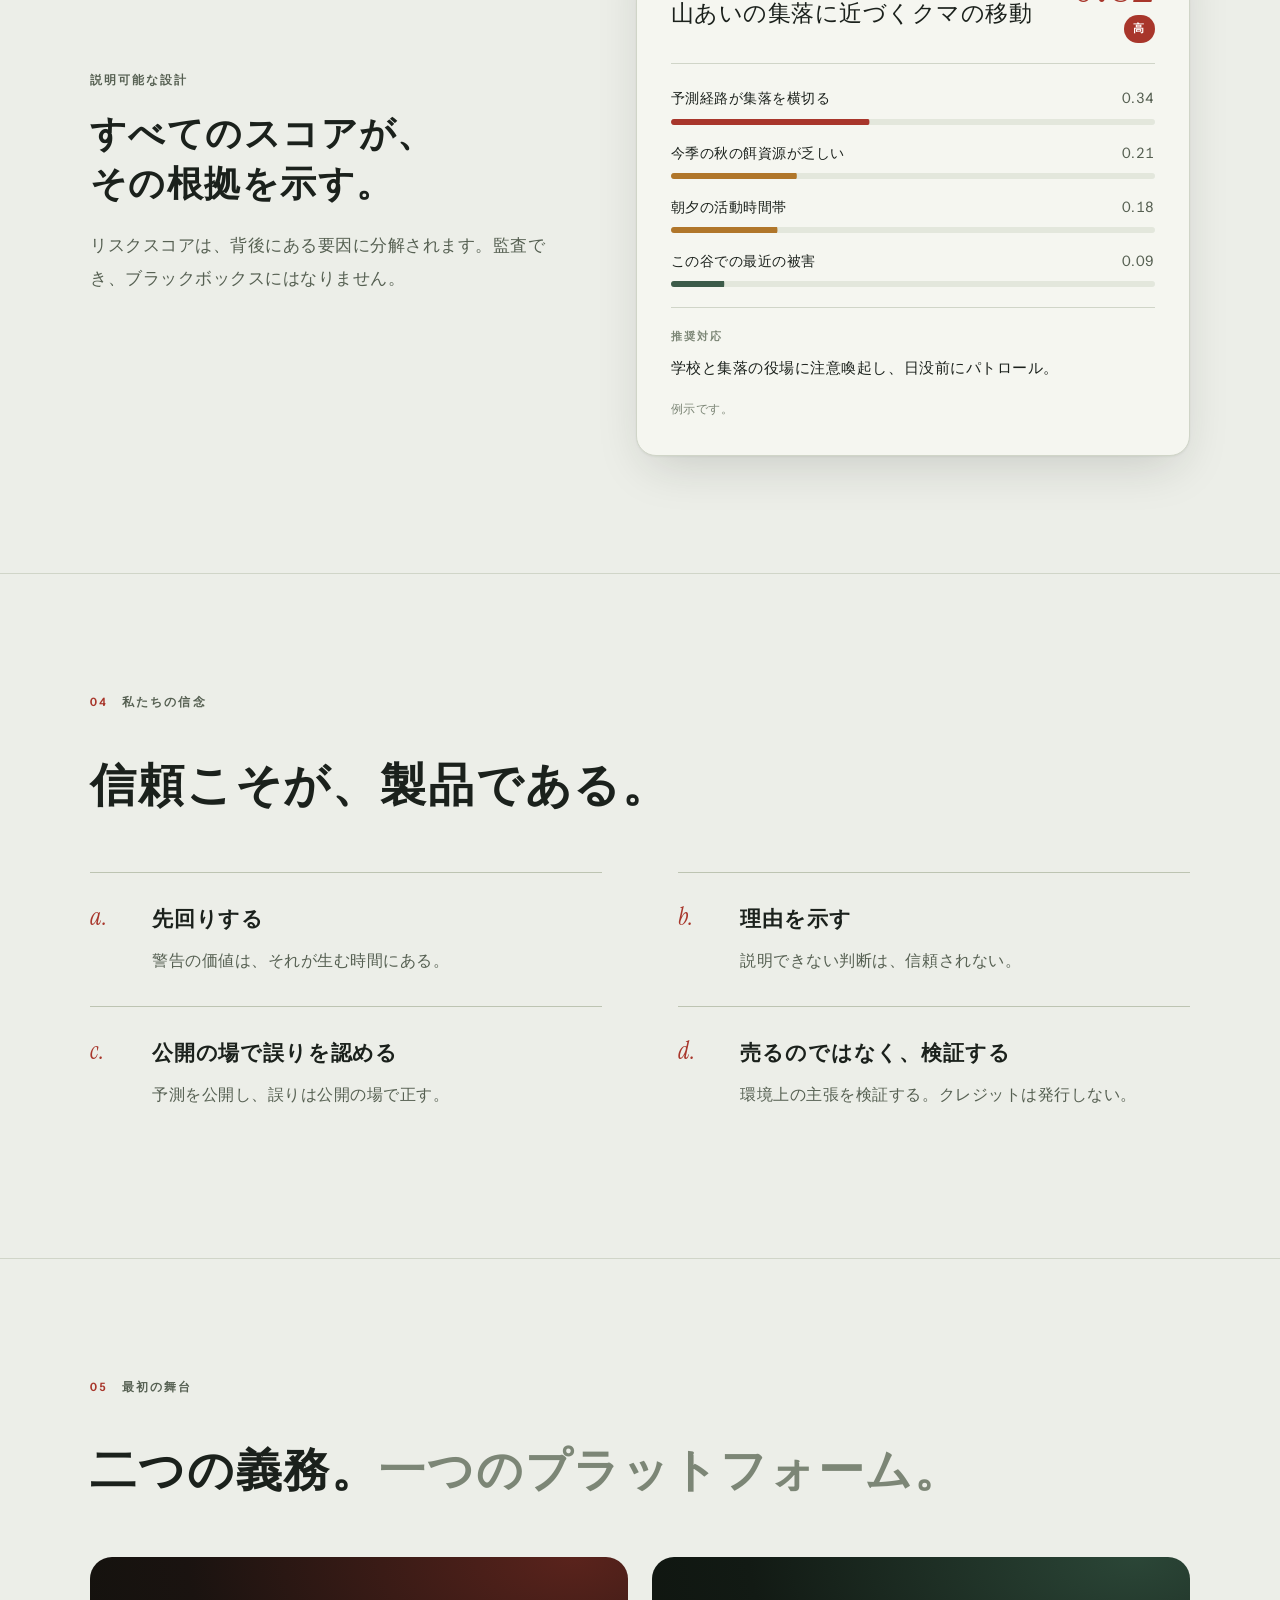
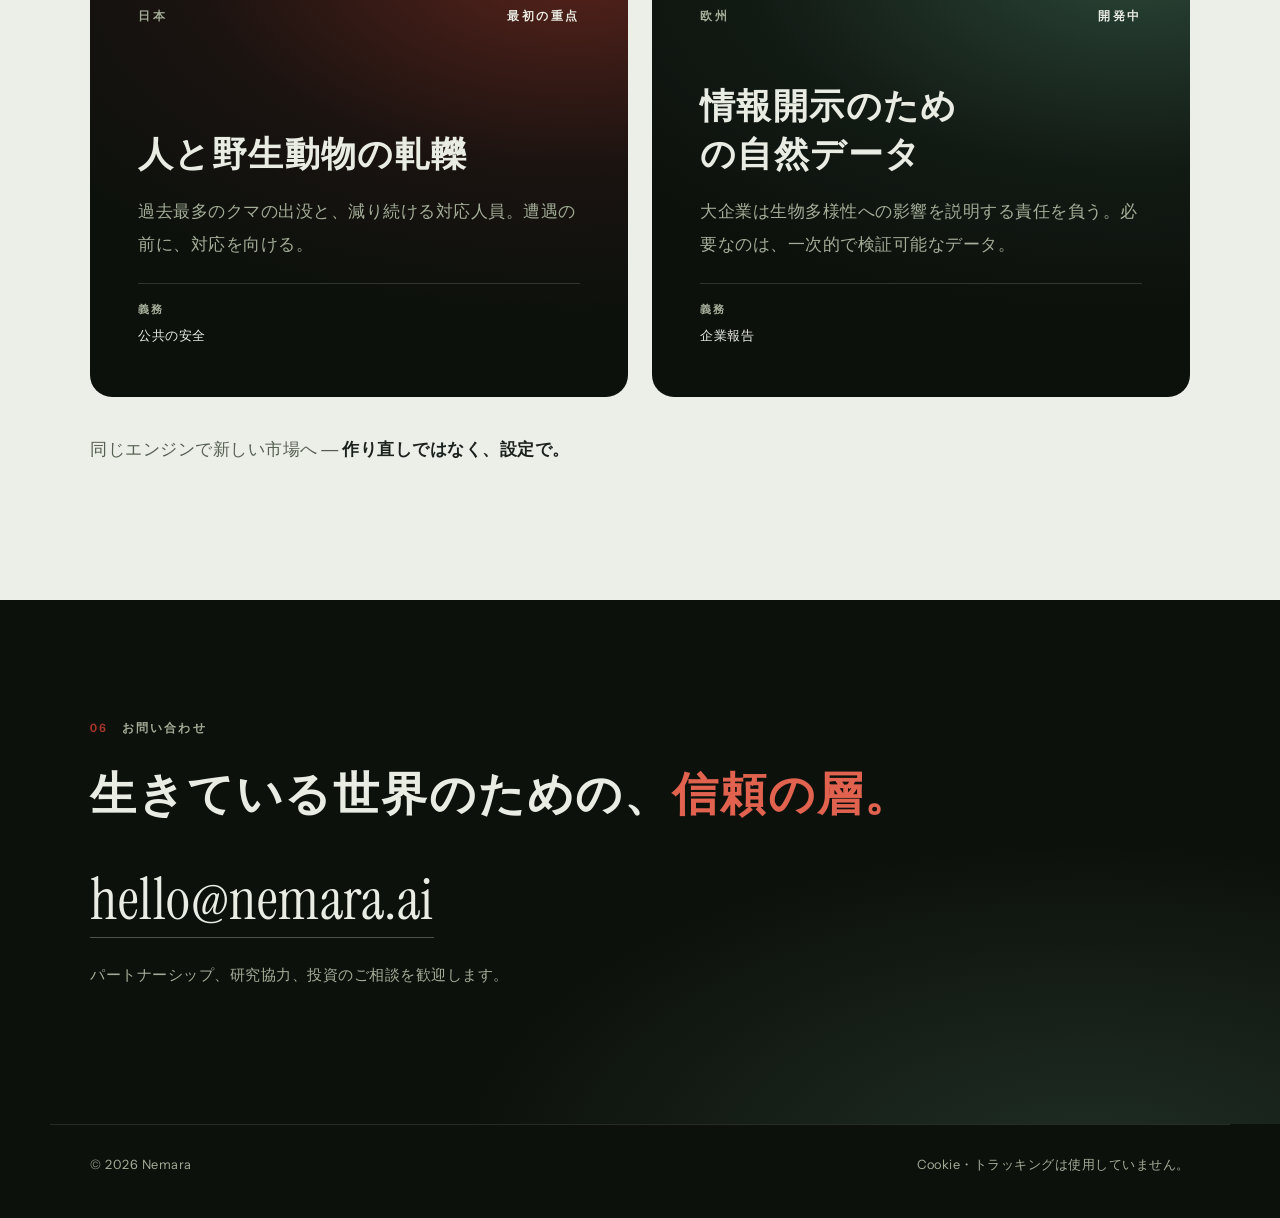
==== commit 8dc21870: "Hero: single refined crane, no red markers or concentric rings Red dots and ring patterns can read a" ====
--- a/docs/ja/index.html
+++ b/docs/ja/index.html
@@ -17,8 +17,8 @@
 <meta property="og:url" content="https://nemara.ai/ja/">
 <meta property="og:locale" content="ja_JP">
 <link rel="icon" href="../assets/favicon.svg" type="image/svg+xml">
-<link rel="stylesheet" href="../assets/site.css">
-<script src="../assets/site.js"></script>
+<link rel="stylesheet" href="../assets/site.css?v=4">
+<script src="../assets/site.js?v=4"></script>
 </head>
 <body>
 <a class="skip" href="#main">本文へ移動</a>
@@ -38,7 +38,7 @@
 
 <main id="main">
   <div class="hero">
-    <canvas role="img" aria-label="データの点のネットワークで描かれたツキノワグマと、動く等高線の地図"></canvas>
+    <canvas role="img" aria-label="データの点のネットワークで描かれ、動く等高線の地図の上を飛ぶタンチョウ"></canvas>
     <div class="wrap">
       <p class="eyebrow">自然リスク・インテリジェンス</p>
       <h1>自然を、<br><em>先読みする。</em></h1>
--- a/docs/assets/site.css
+++ b/docs/assets/site.css
@@ -190,9 +190,7 @@
 .market{position:relative;overflow:hidden;border-radius:22px;padding:clamp(28px,4vw,48px);min-height:440px;color:var(--on-night);
   display:flex;flex-direction:column;justify-content:flex-end;isolation:isolate}
 .market::before{content:"";position:absolute;inset:0;z-index:-1;
-  background:
-    repeating-radial-gradient(circle at var(--cx) var(--cy), transparent 0 26px, rgba(233,236,227,.07) 26px 27px),
-    var(--bg)}
+  background:var(--bg)}
 .market.jp{--bg:radial-gradient(120% 80% at 90% 0%,#5A231C 0%,#1A1310 60%,#0D110C 100%);--cx:82%;--cy:18%}
 .market.eu{--bg:radial-gradient(120% 80% at 90% 0%,#2B4637 0%,#121A14 60%,#0D110C 100%);--cx:78%;--cy:24%}
 .market .where{font-size:.72rem;font-weight:600;letter-spacing:.22em;text-transform:uppercase;color:var(--on-night-muted);
@@ -211,8 +209,7 @@
 .closing{background:var(--night);color:var(--on-night);border-top:0;overflow:hidden;isolation:isolate}
 .closing::before{content:"";position:absolute;inset:0;z-index:-1;opacity:.9;
   background:
-    repeating-radial-gradient(circle at 85% 120%, transparent 0 34px, rgba(233,236,227,.06) 34px 35px),
-    radial-gradient(70% 90% at 85% 110%, rgba(168,54,43,.35), transparent 70%)}
+    radial-gradient(70% 90% at 85% 110%, rgba(60,91,73,.45), transparent 70%)}
 .closing .statement{color:var(--on-night);max-width:16ch}
 html[lang="ja"] .closing .statement{max-width:20em}
 .closing .statement em{color:var(--ember)}
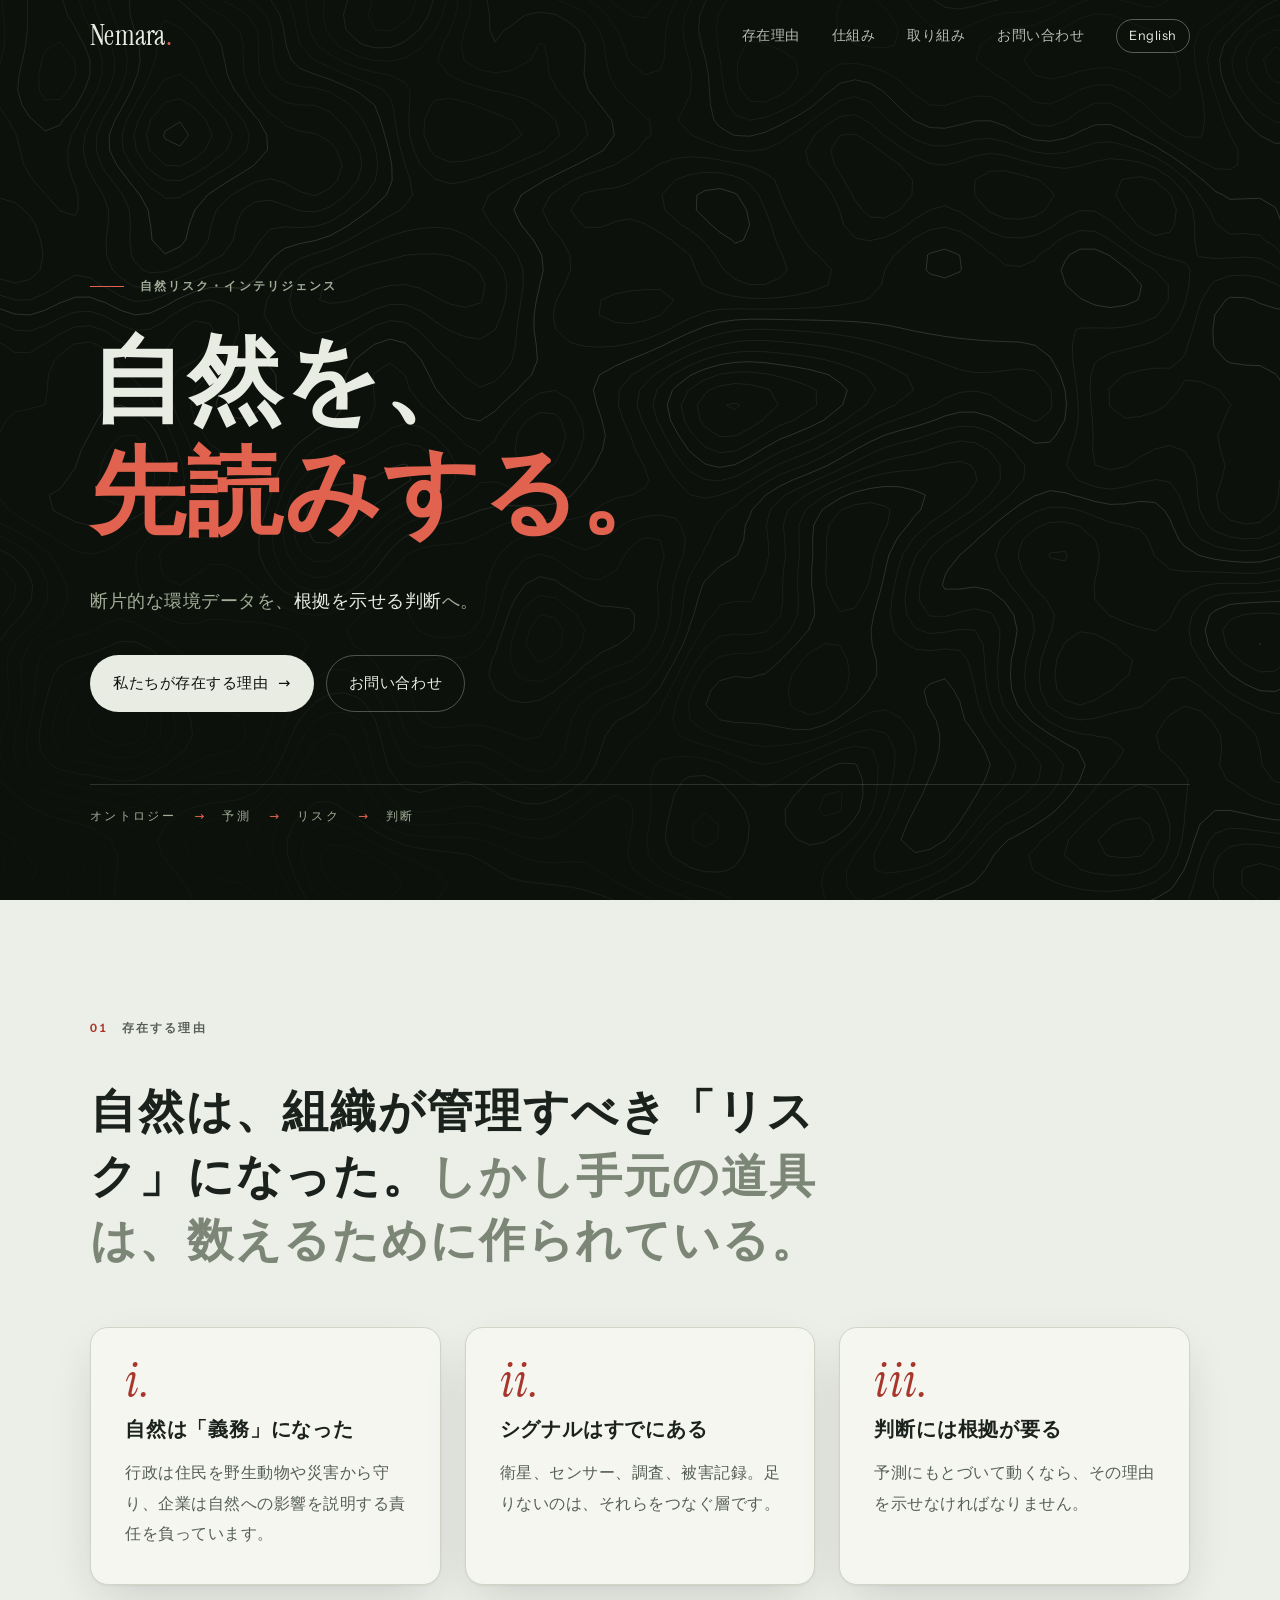
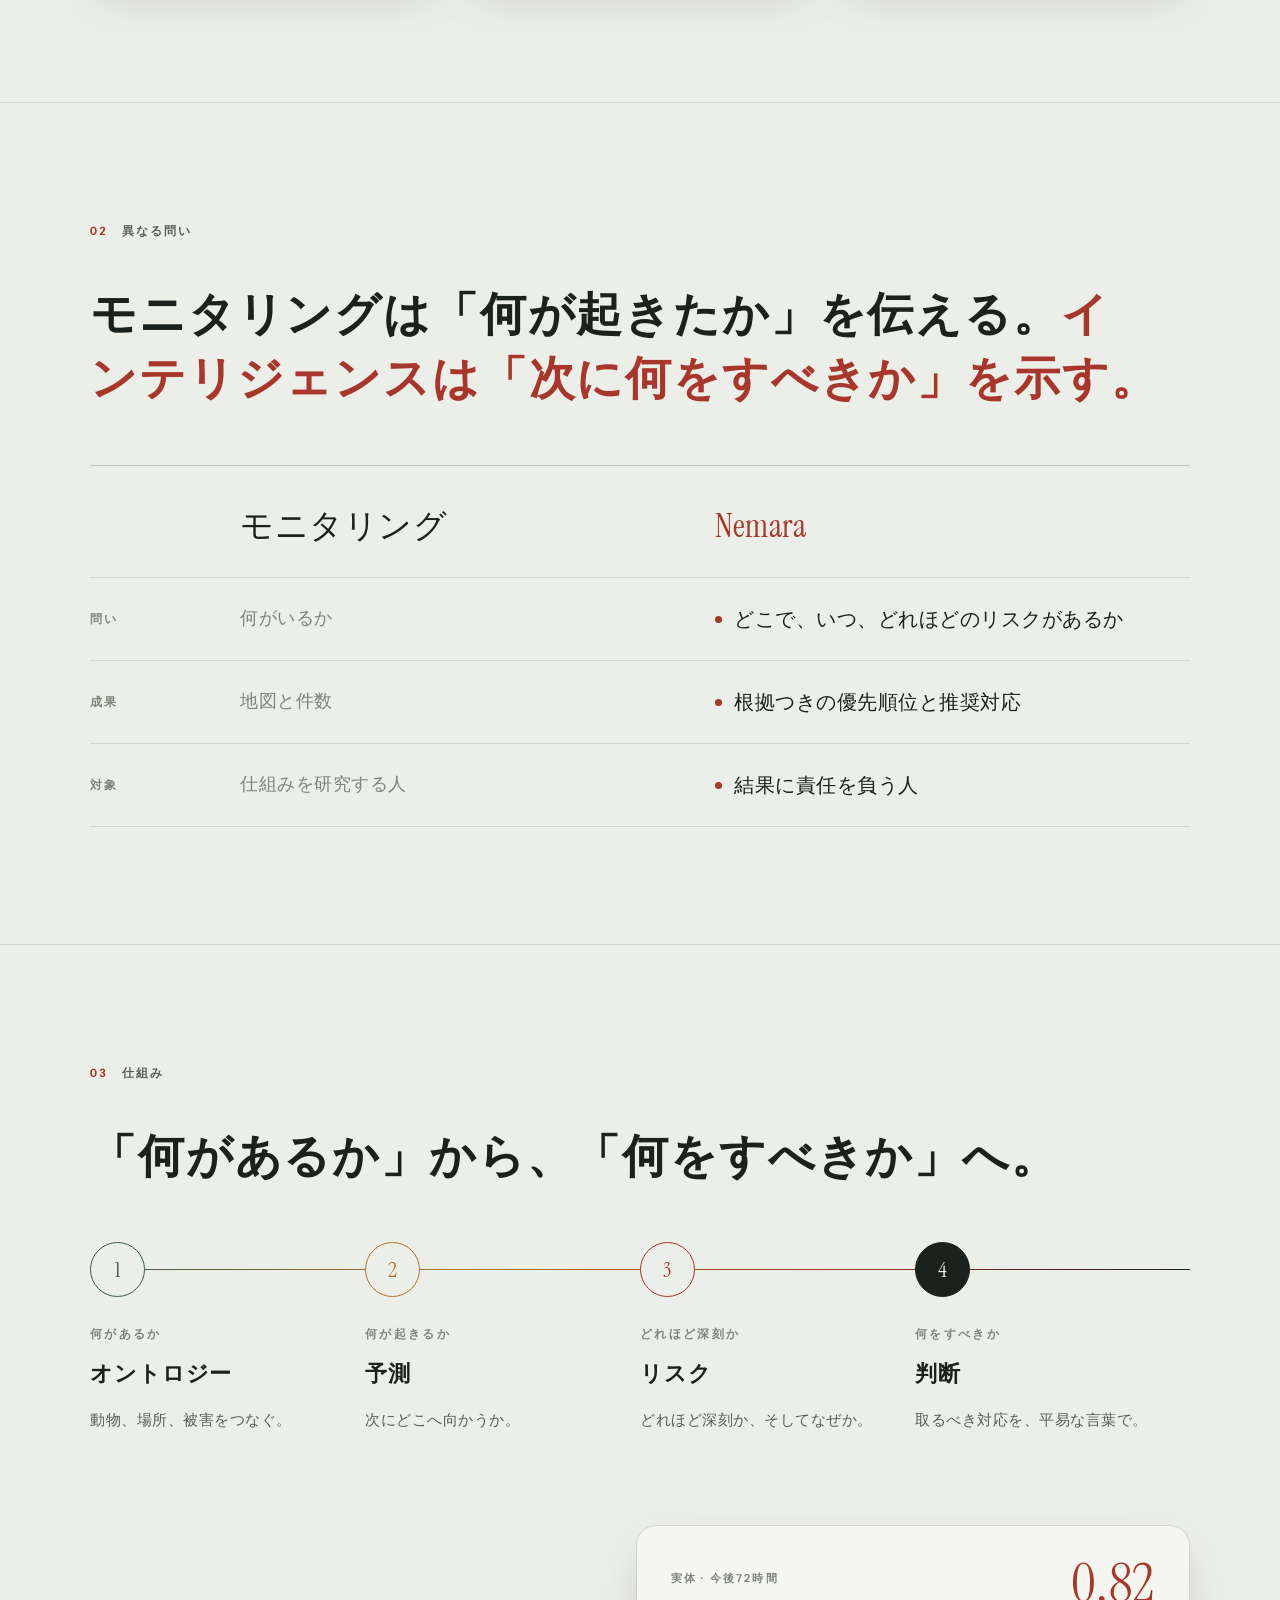
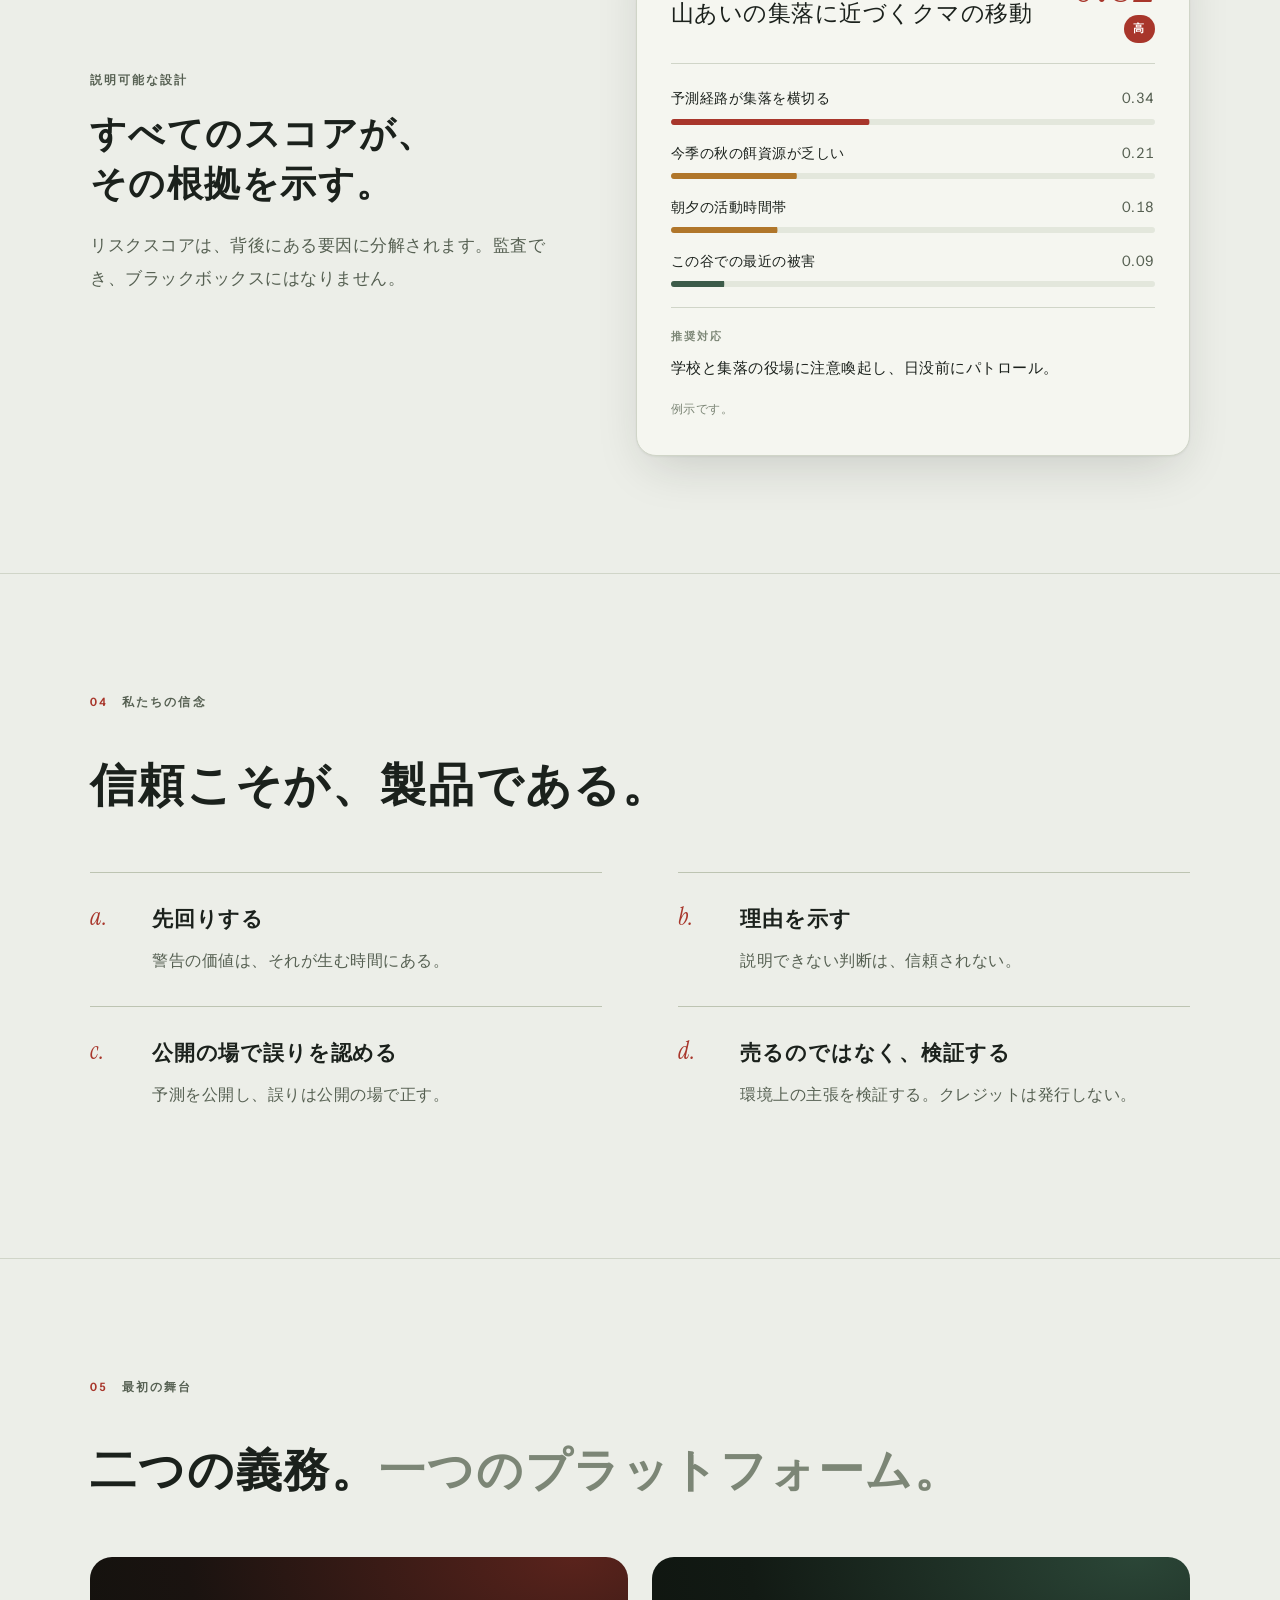
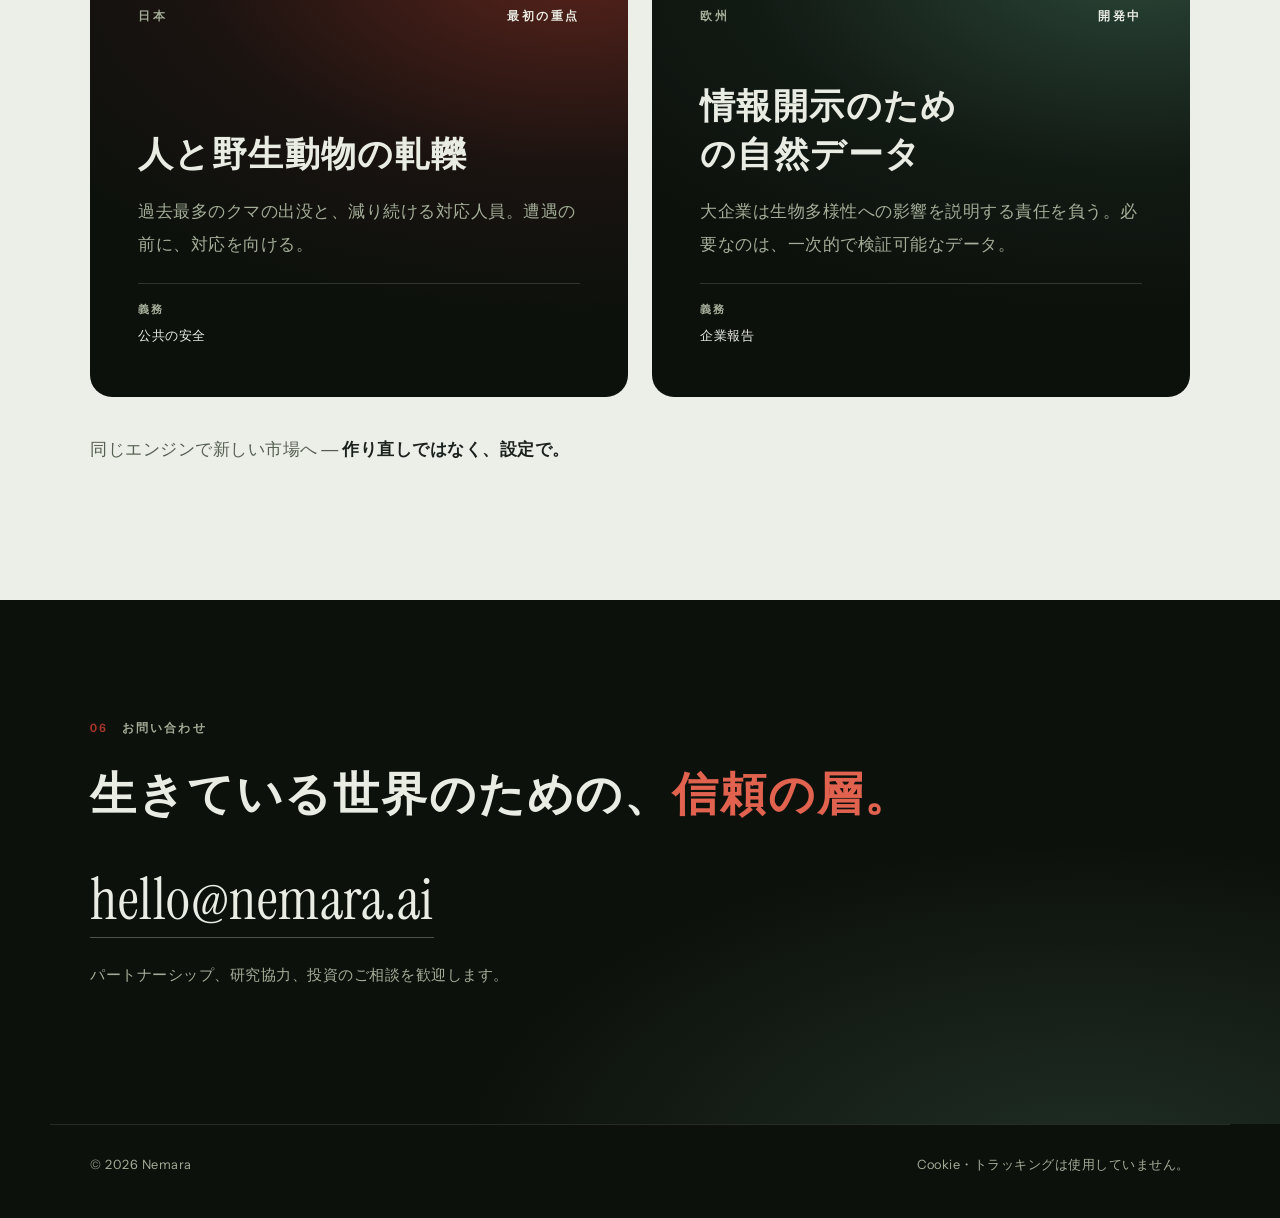
==== commit f30dcf46: "Hero: remove the crane; keep only the moving contour background Co-Authored-By: Claude Opus 5.5 <nor" ====
--- a/docs/ja/index.html
+++ b/docs/ja/index.html
@@ -17,8 +17,8 @@
 <meta property="og:url" content="https://nemara.ai/ja/">
 <meta property="og:locale" content="ja_JP">
 <link rel="icon" href="../assets/favicon.svg" type="image/svg+xml">
-<link rel="stylesheet" href="../assets/site.css?v=4">
-<script src="../assets/site.js?v=4"></script>
+<link rel="stylesheet" href="../assets/site.css?v=5">
+<script src="../assets/site.js?v=5"></script>
 </head>
 <body>
 <a class="skip" href="#main">本文へ移動</a>
@@ -38,7 +38,7 @@
 
 <main id="main">
   <div class="hero">
-    <canvas role="img" aria-label="データの点のネットワークで描かれ、動く等高線の地図の上を飛ぶタンチョウ"></canvas>
+    <canvas aria-hidden="true"></canvas>
     <div class="wrap">
       <p class="eyebrow">自然リスク・インテリジェンス</p>
       <h1>自然を、<br><em>先読みする。</em></h1>
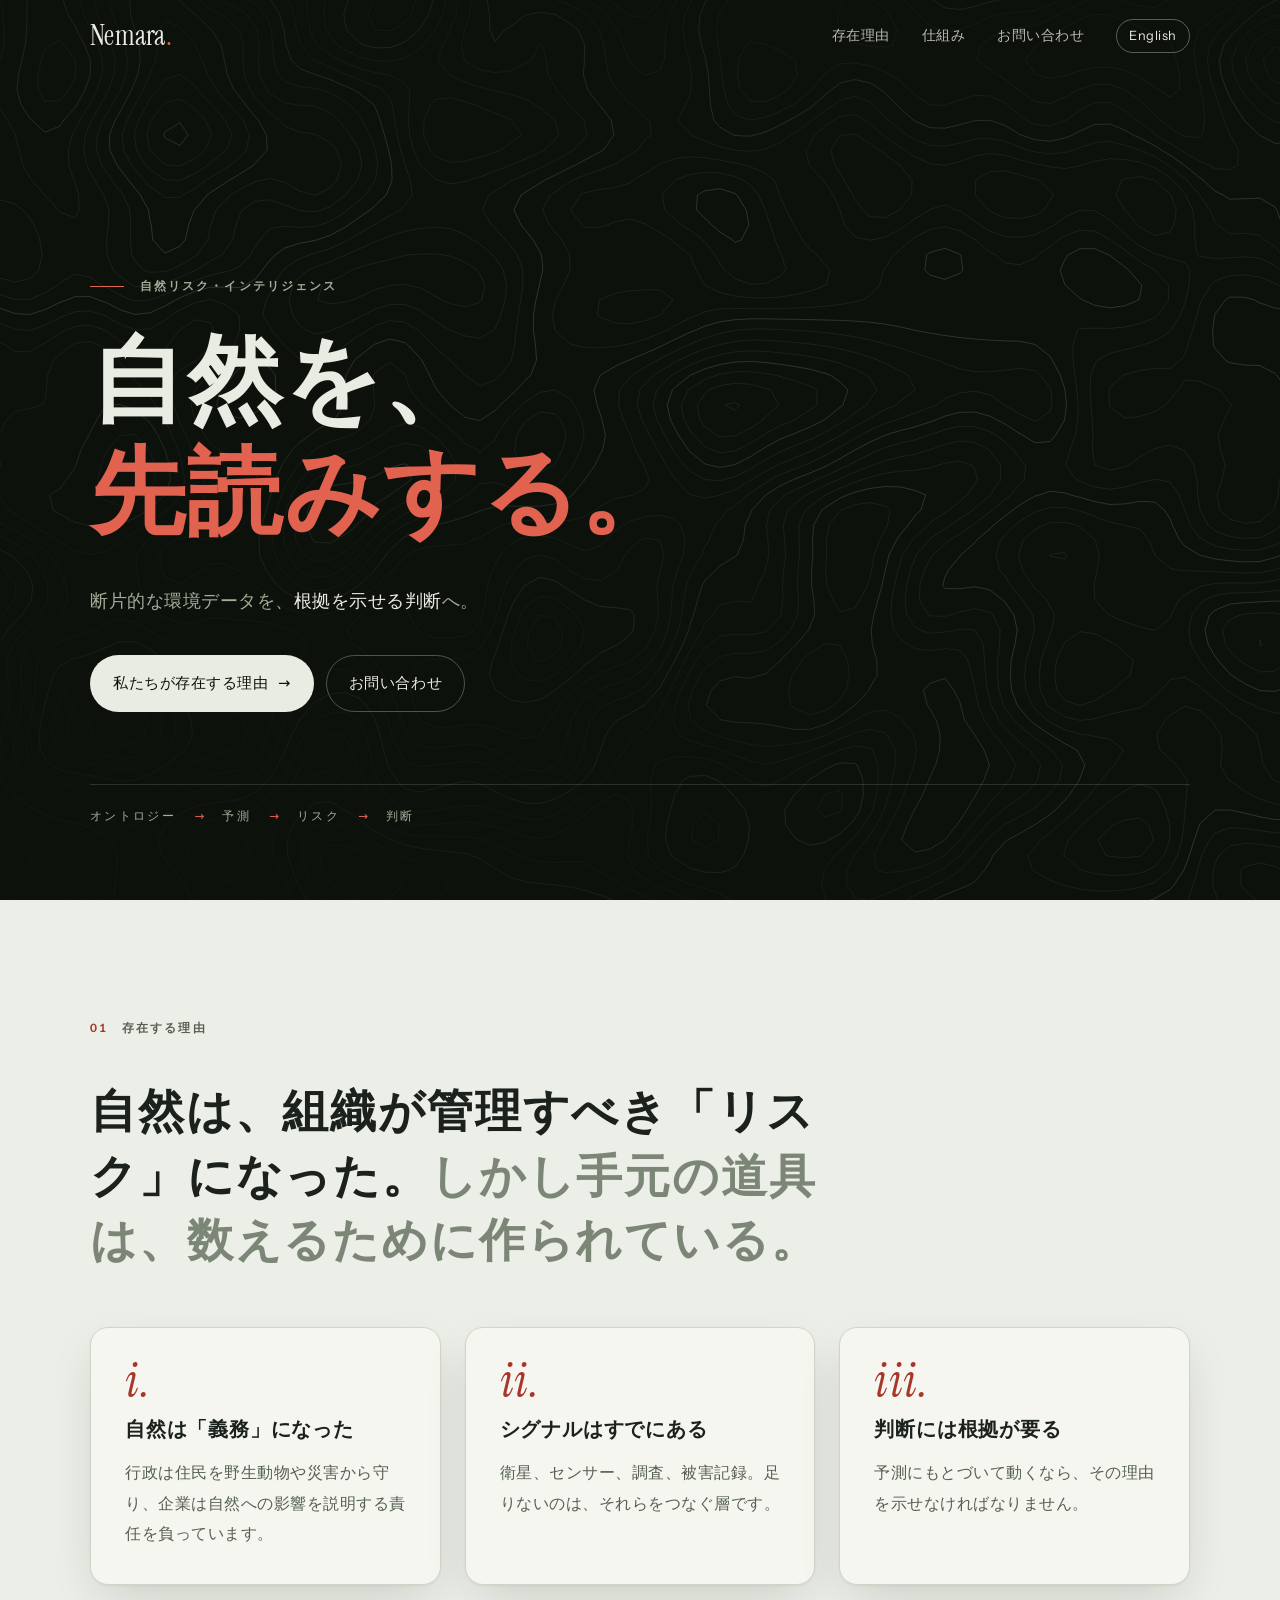
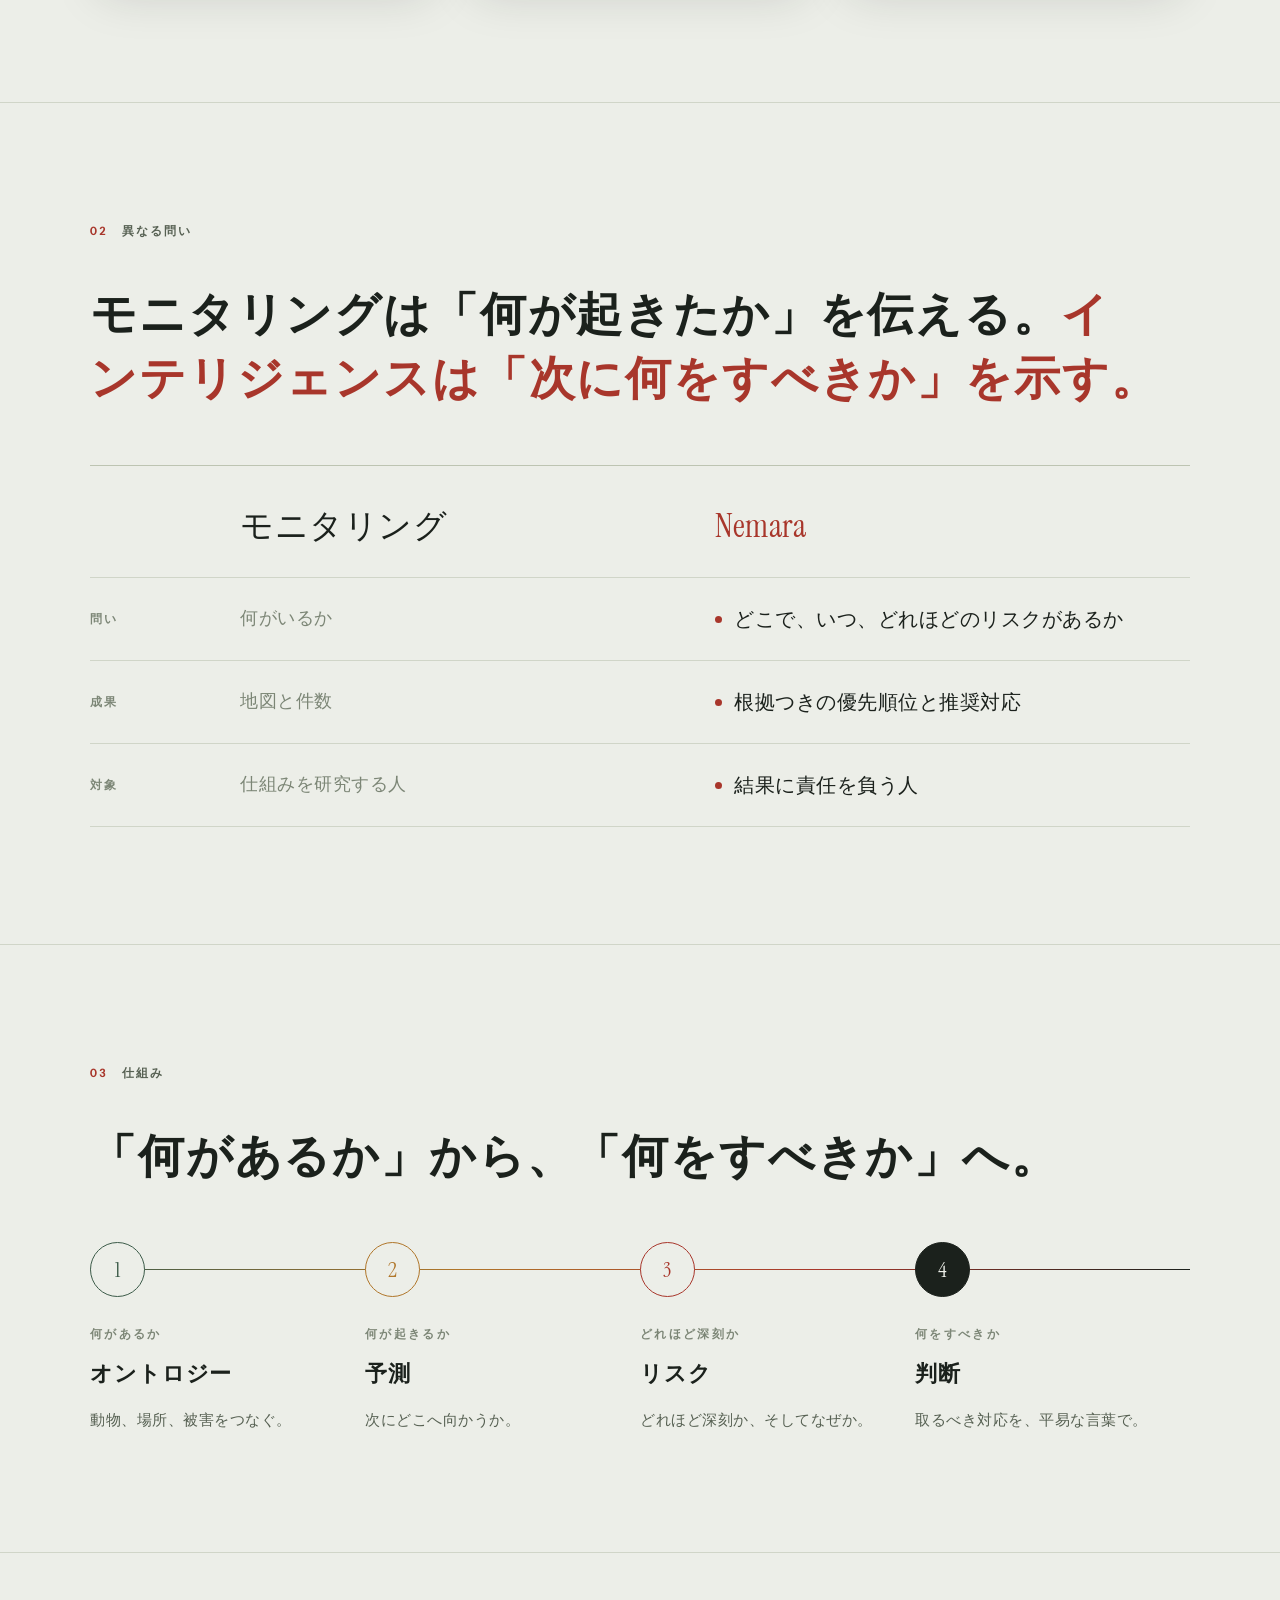
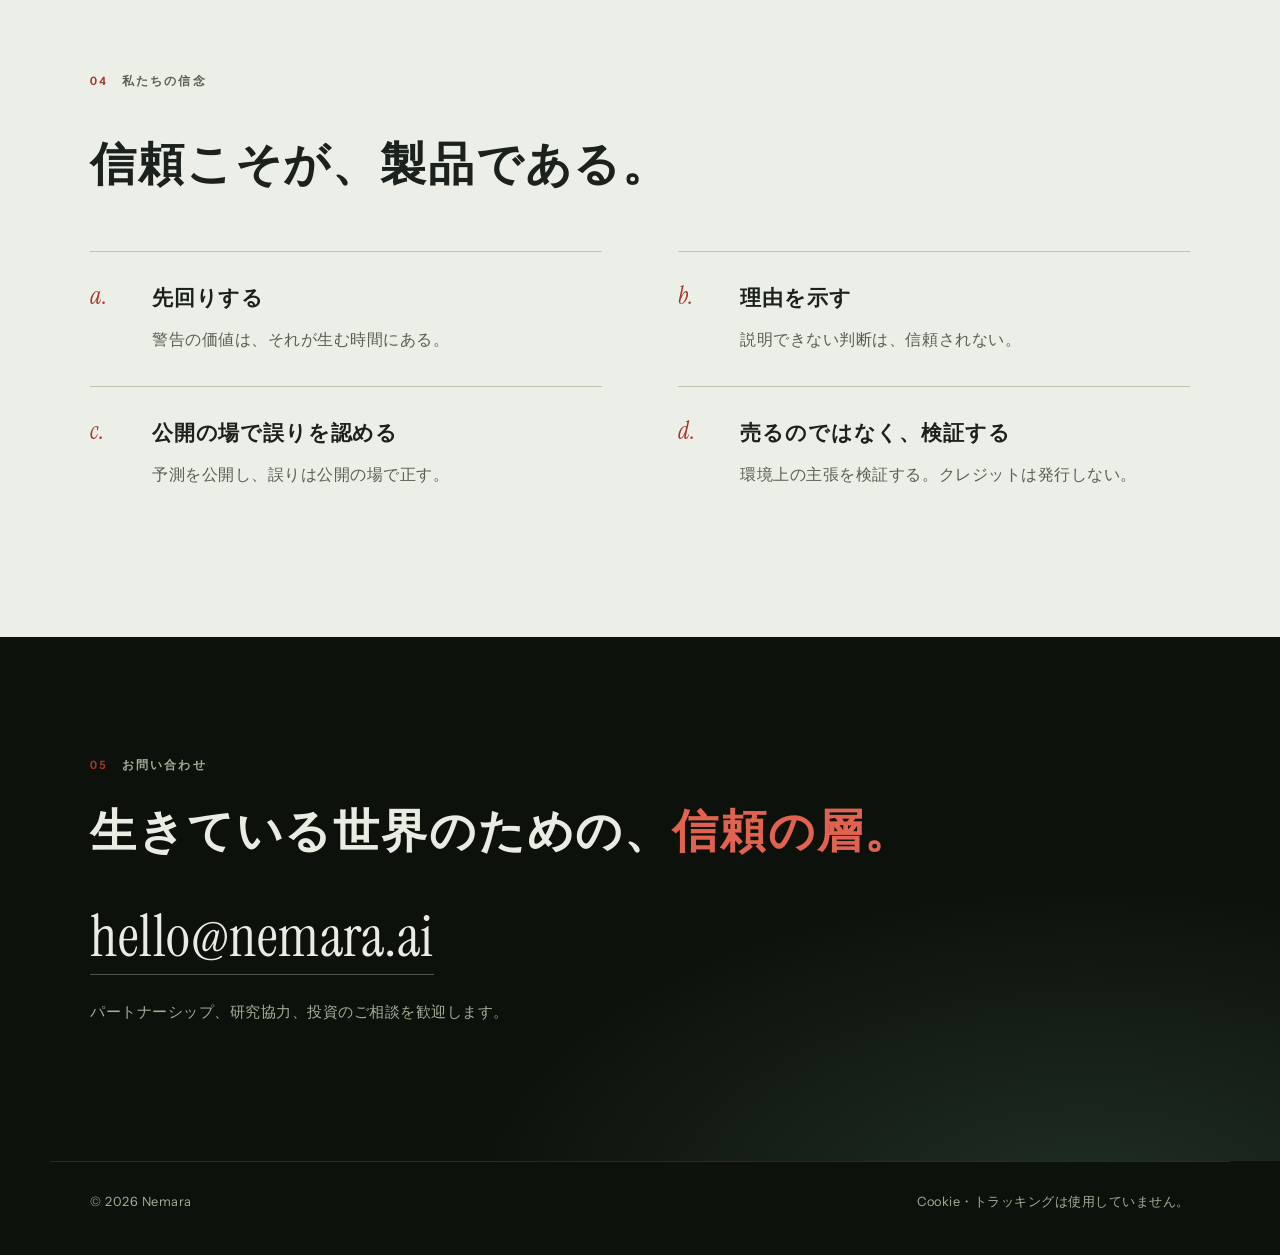
==== commit a197b304: "Remove the explainable-score example and the two-markets section Co-Authored-By: Claude Opus 5.5 <no" ====
--- a/docs/ja/index.html
+++ b/docs/ja/index.html
@@ -17,8 +17,8 @@
 <meta property="og:url" content="https://nemara.ai/ja/">
 <meta property="og:locale" content="ja_JP">
 <link rel="icon" href="../assets/favicon.svg" type="image/svg+xml">
-<link rel="stylesheet" href="../assets/site.css?v=5">
-<script src="../assets/site.js?v=5"></script>
+<link rel="stylesheet" href="../assets/site.css?v=6">
+<script src="../assets/site.js?v=6"></script>
 </head>
 <body>
 <a class="skip" href="#main">本文へ移動</a>
@@ -29,7 +29,6 @@
     <nav class="links" aria-label="メイン">
       <a href="#why">存在理由</a>
       <a href="#how">仕組み</a>
-      <a href="#where">取り組み</a>
       <a href="#contact">お問い合わせ</a>
       <a class="lang" href="../" hreflang="en" lang="en">English</a>
     </nav>
@@ -122,28 +121,6 @@
           <p>取るべき対応を、平易な言葉で。</p></div>
       </div>
 
-      <div class="explain">
-        <div class="reveal">
-          <p class="eyebrow">説明可能な設計</p>
-          <h3 class="statement" style="font-size:clamp(1.6rem,2.8vw,2.3rem);margin:14px 0 20px">すべてのスコアが、その根拠を示す。</h3>
-          <p class="prose">リスクスコアは、背後にある要因に分解されます。監査でき、ブラックボックスにはなりません。</p>
-        </div>
-        <figure class="card reveal d1" style="margin:0">
-          <div class="top">
-            <div><span class="tag">実体 · 今後72時間</span>
-              <div class="ent">山あいの集落に近づくクマの移動</div></div>
-            <div class="score"><div class="v">0.82</div><span class="band">高</span></div>
-          </div>
-          <ul class="factors">
-            <li><span>予測経路が集落を横切る</span><span class="n">0.34</span><span class="bar"><i style="--w:.41"></i></span></li>
-            <li><span>今季の秋の餌資源が乏しい</span><span class="n">0.21</span><span class="bar"><i style="--w:.26;--c:var(--surge)"></i></span></li>
-            <li><span>朝夕の活動時間帯</span><span class="n">0.18</span><span class="bar"><i style="--w:.22;--c:var(--surge)"></i></span></li>
-            <li><span>この谷での最近の被害</span><span class="n">0.09</span><span class="bar"><i style="--w:.11;--c:var(--pine)"></i></span></li>
-          </ul>
-          <div class="action"><b>推奨対応</b>学校と集落の役場に注意喚起し、日没前にパトロール。</div>
-          <figcaption class="illus">例示です。</figcaption>
-        </figure>
-      </div>
     </div>
   </section>
 
@@ -166,33 +143,9 @@
     </div>
   </section>
 
-  <section id="where">
-    <div class="wrap">
-      <div class="head">
-        <p class="eyebrow"><span class="no">05</span>最初の舞台</p>
-        <h2 class="statement reveal">二つの義務。<span class="soft">一つのプラットフォーム。</span></h2>
-      </div>
-      <div class="markets">
-        <article class="market jp reveal">
-          <div class="where"><span>日本</span><span class="st">最初の重点</span></div>
-          <h3>人と野生動物の軋轢</h3>
-          <p>過去最多のクマの出没と、減り続ける対応人員。遭遇の前に、対応を向ける。</p>
-          <p class="mandate"><b>義務</b>公共の安全</p>
-        </article>
-        <article class="market eu reveal d1">
-          <div class="where"><span>欧州</span><span class="st">開発中</span></div>
-          <h3>情報開示のための自然データ</h3>
-          <p>大企業は生物多様性への影響を説明する責任を負う。必要なのは、一次的で検証可能なデータ。</p>
-          <p class="mandate"><b>義務</b>企業報告</p>
-        </article>
-      </div>
-      <p class="oneplatform reveal">同じエンジンで新しい市場へ ― <strong>作り直しではなく、設定で。</strong></p>
-    </div>
-  </section>
-
   <section id="contact" class="closing">
     <div class="wrap">
-      <p class="eyebrow"><span class="no">06</span>お問い合わせ</p>
+      <p class="eyebrow"><span class="no">05</span>お問い合わせ</p>
       <h2 class="statement reveal" style="margin-top:22px">生きている世界のための、<em>信頼の層。</em></h2>
       <a class="mail reveal" href="mailto:hello@nemara.ai">hello@nemara.ai</a>
       <p class="note">パートナーシップ、研究協力、投資のご相談を歓迎します。</p>
--- a/docs/assets/site.css
+++ b/docs/assets/site.css
@@ -155,28 +155,6 @@
 html[lang="ja"] .step h3{font-size:1.4rem}
 .step p{color:var(--muted);font-size:.96rem;margin:0}
 
-/* Illustrative explainable score */
-.explain{display:grid;grid-template-columns:1fr 1.15fr;gap:clamp(28px,5vw,72px);align-items:center;margin-top:clamp(64px,10vh,110px)}
-.card{background:var(--surface);border:1px solid var(--hairline);border-radius:20px;padding:clamp(22px,3vw,34px);box-shadow:var(--shadow)}
-.card .top{display:flex;justify-content:space-between;align-items:flex-start;gap:16px;padding-bottom:20px;
-  border-bottom:1px solid var(--hairline)}
-.card .tag{font-size:.68rem;font-weight:600;letter-spacing:.2em;text-transform:uppercase;color:var(--faint)}
-.card .ent{font-family:var(--display);font-size:1.45rem;line-height:1.15;margin-top:6px}
-.score{text-align:right}
-.score .v{font-family:'Instrument Serif',Georgia,serif;font-size:3.4rem;line-height:.9;color:var(--critical)}
-.score .band{display:inline-block;margin-top:6px;font-size:.68rem;font-weight:600;letter-spacing:.18em;text-transform:uppercase;
-  color:#fff;background:var(--critical);padding:3px 9px;border-radius:999px}
-.factors{list-style:none;margin:0;padding:20px 0;display:flex;flex-direction:column;gap:14px}
-.factors li{display:grid;grid-template-columns:1fr auto;gap:6px 14px;font-size:.9rem}
-.factors .bar{grid-column:1 / -1;height:6px;border-radius:999px;background:var(--surface-2);overflow:hidden}
-.factors .bar i{display:block;height:100%;border-radius:999px;background:var(--c,var(--critical));
-  transform-origin:left;transform:scaleX(var(--w));transition:transform 1.2s cubic-bezier(.2,.7,.2,1)}
-.js .card:not(.in) .factors .bar i{transform:scaleX(0)}
-.factors .n{font-variant-numeric:tabular-nums;color:var(--muted)}
-.action{border-top:1px solid var(--hairline);padding-top:18px;font-size:.95rem}
-.action b{display:block;font-size:.68rem;font-weight:600;letter-spacing:.2em;text-transform:uppercase;color:var(--faint);margin-bottom:6px}
-.illus{margin-top:14px;font-size:.78rem;color:var(--faint)}
-
 /* Beliefs */
 .beliefs{display:grid;grid-template-columns:1fr 1fr;gap:0 clamp(32px,6vw,90px)}
 .belief{padding:30px 0;border-top:1px solid var(--hairline-strong);display:grid;grid-template-columns:52px 1fr;gap:4px 10px}
@@ -184,26 +162,6 @@
 .belief h3{font-size:clamp(1.5rem,2.2vw,1.9rem);line-height:1.15;margin-bottom:8px}
 html[lang="ja"] .belief h3{font-size:1.3rem;line-height:1.5}
 .belief p{grid-column:2;color:var(--muted);margin:0;font-size:.98rem}
-
-/* Where — two markets */
-.markets{display:grid;grid-template-columns:1fr 1fr;gap:clamp(16px,2vw,24px)}
-.market{position:relative;overflow:hidden;border-radius:22px;padding:clamp(28px,4vw,48px);min-height:440px;color:var(--on-night);
-  display:flex;flex-direction:column;justify-content:flex-end;isolation:isolate}
-.market::before{content:"";position:absolute;inset:0;z-index:-1;
-  background:var(--bg)}
-.market.jp{--bg:radial-gradient(120% 80% at 90% 0%,#5A231C 0%,#1A1310 60%,#0D110C 100%);--cx:82%;--cy:18%}
-.market.eu{--bg:radial-gradient(120% 80% at 90% 0%,#2B4637 0%,#121A14 60%,#0D110C 100%);--cx:78%;--cy:24%}
-.market .where{font-size:.72rem;font-weight:600;letter-spacing:.22em;text-transform:uppercase;color:var(--on-night-muted);
-  display:flex;justify-content:space-between;gap:12px;margin-bottom:auto;padding-bottom:40px}
-.market .where .st{color:var(--on-night)}
-.market h3{font-size:clamp(2rem,3.6vw,3rem);line-height:1.02;margin-bottom:16px}
-html[lang="ja"] .market h3{font-size:clamp(1.6rem,2.8vw,2.2rem);line-height:1.35}
-.market p{color:var(--on-night-muted);margin:0;max-width:44ch}
-html[lang="ja"] .market p{max-width:none}
-.market .mandate{margin-top:22px;padding-top:16px;border-top:1px solid rgba(233,236,227,.16);font-size:.84rem;color:var(--on-night)}
-.market .mandate b{display:block;font-size:.66rem;letter-spacing:.2em;text-transform:uppercase;color:var(--on-night-muted);font-weight:600;margin-bottom:2px}
-.oneplatform{margin-top:clamp(28px,4vh,40px);color:var(--muted);max-width:64ch}
-.oneplatform strong{color:var(--ink);font-weight:600}
 
 /* Closing */
 .closing{background:var(--night);color:var(--on-night);border-top:0;overflow:hidden;isolation:isolate}
@@ -235,11 +193,10 @@
   .shifts{grid-template-columns:1fr}
   .steps{grid-template-columns:1fr 1fr;row-gap:44px}
   .steps::before{display:none}
-  .explain,.markets,.beliefs{grid-template-columns:1fr}
+  .beliefs{grid-template-columns:1fr}
   .versus{grid-template-columns:1fr 1fr}
   .versus .k{grid-column:1 / -1;padding:18px 0 0;border-bottom:0}
   .versus .blank{display:none}
-  .market{min-height:380px}
 }
 @media (max-width:640px){
   body{font-size:17px}
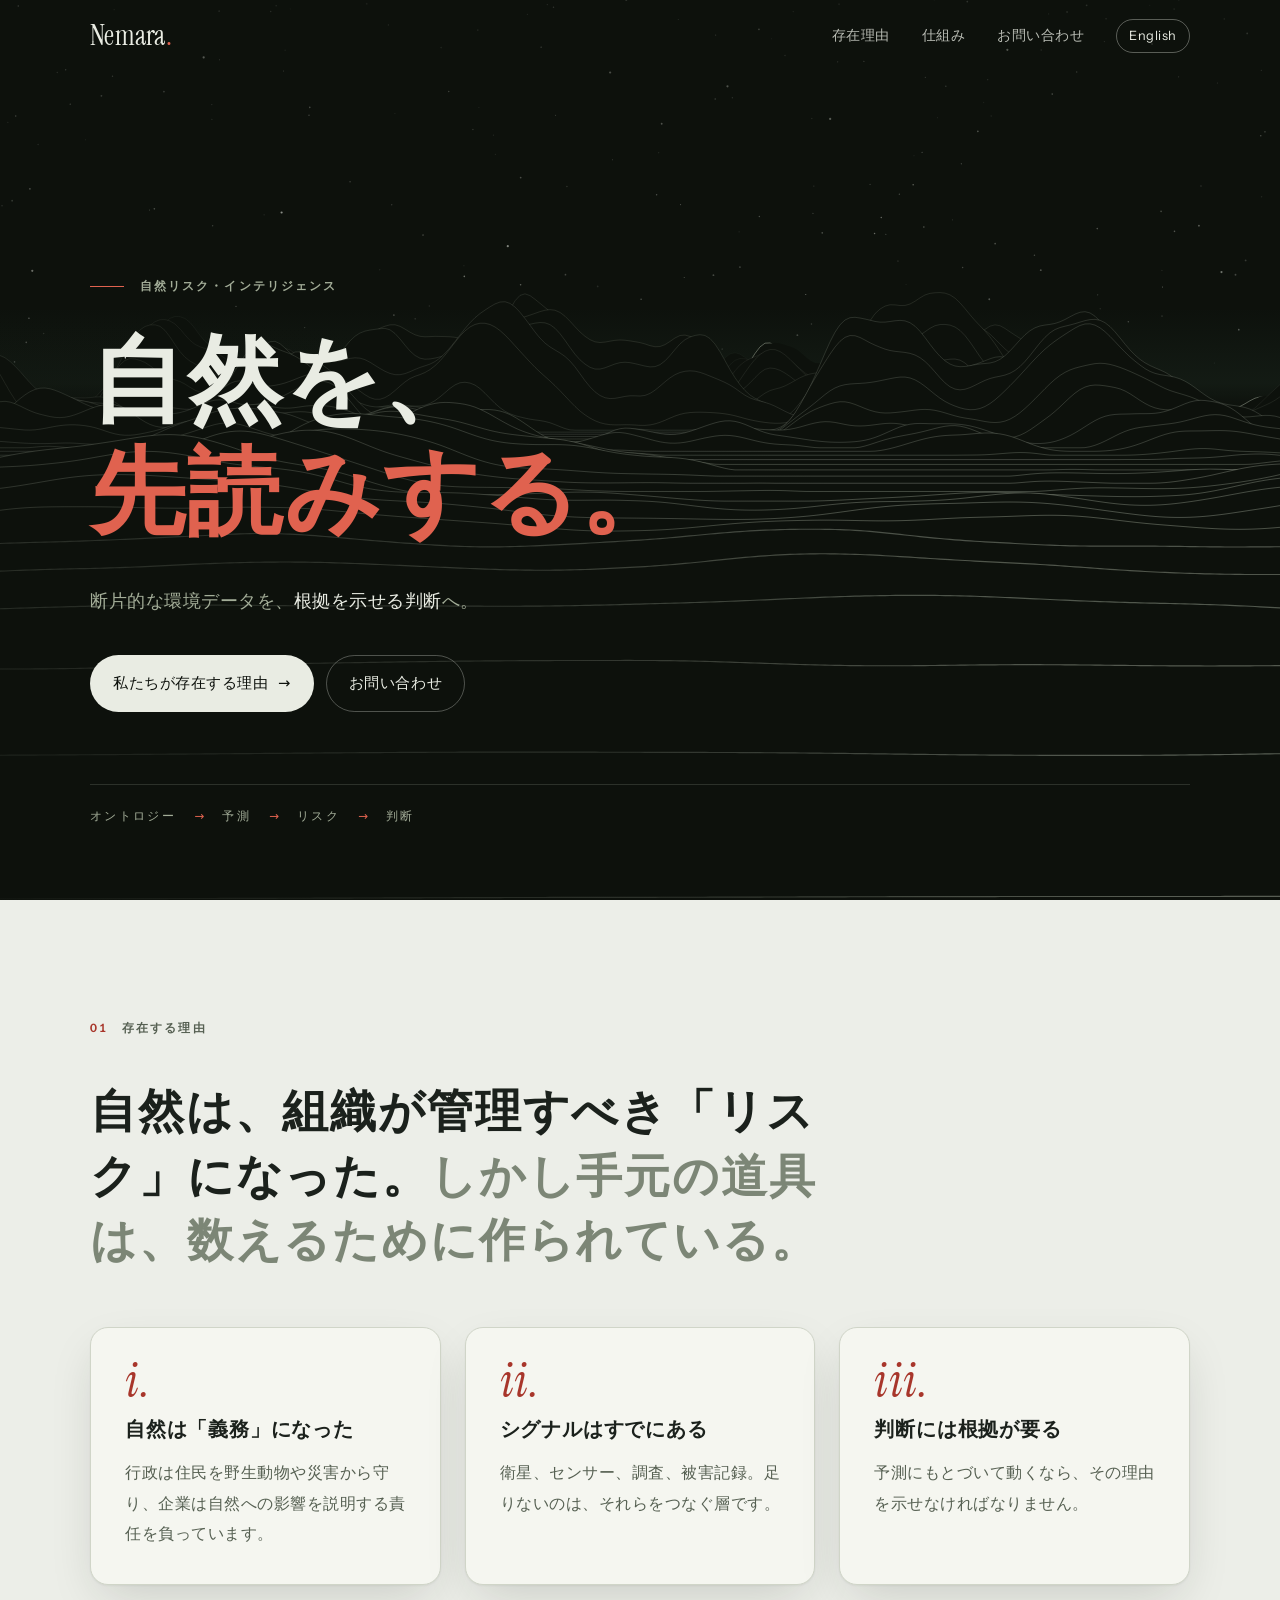
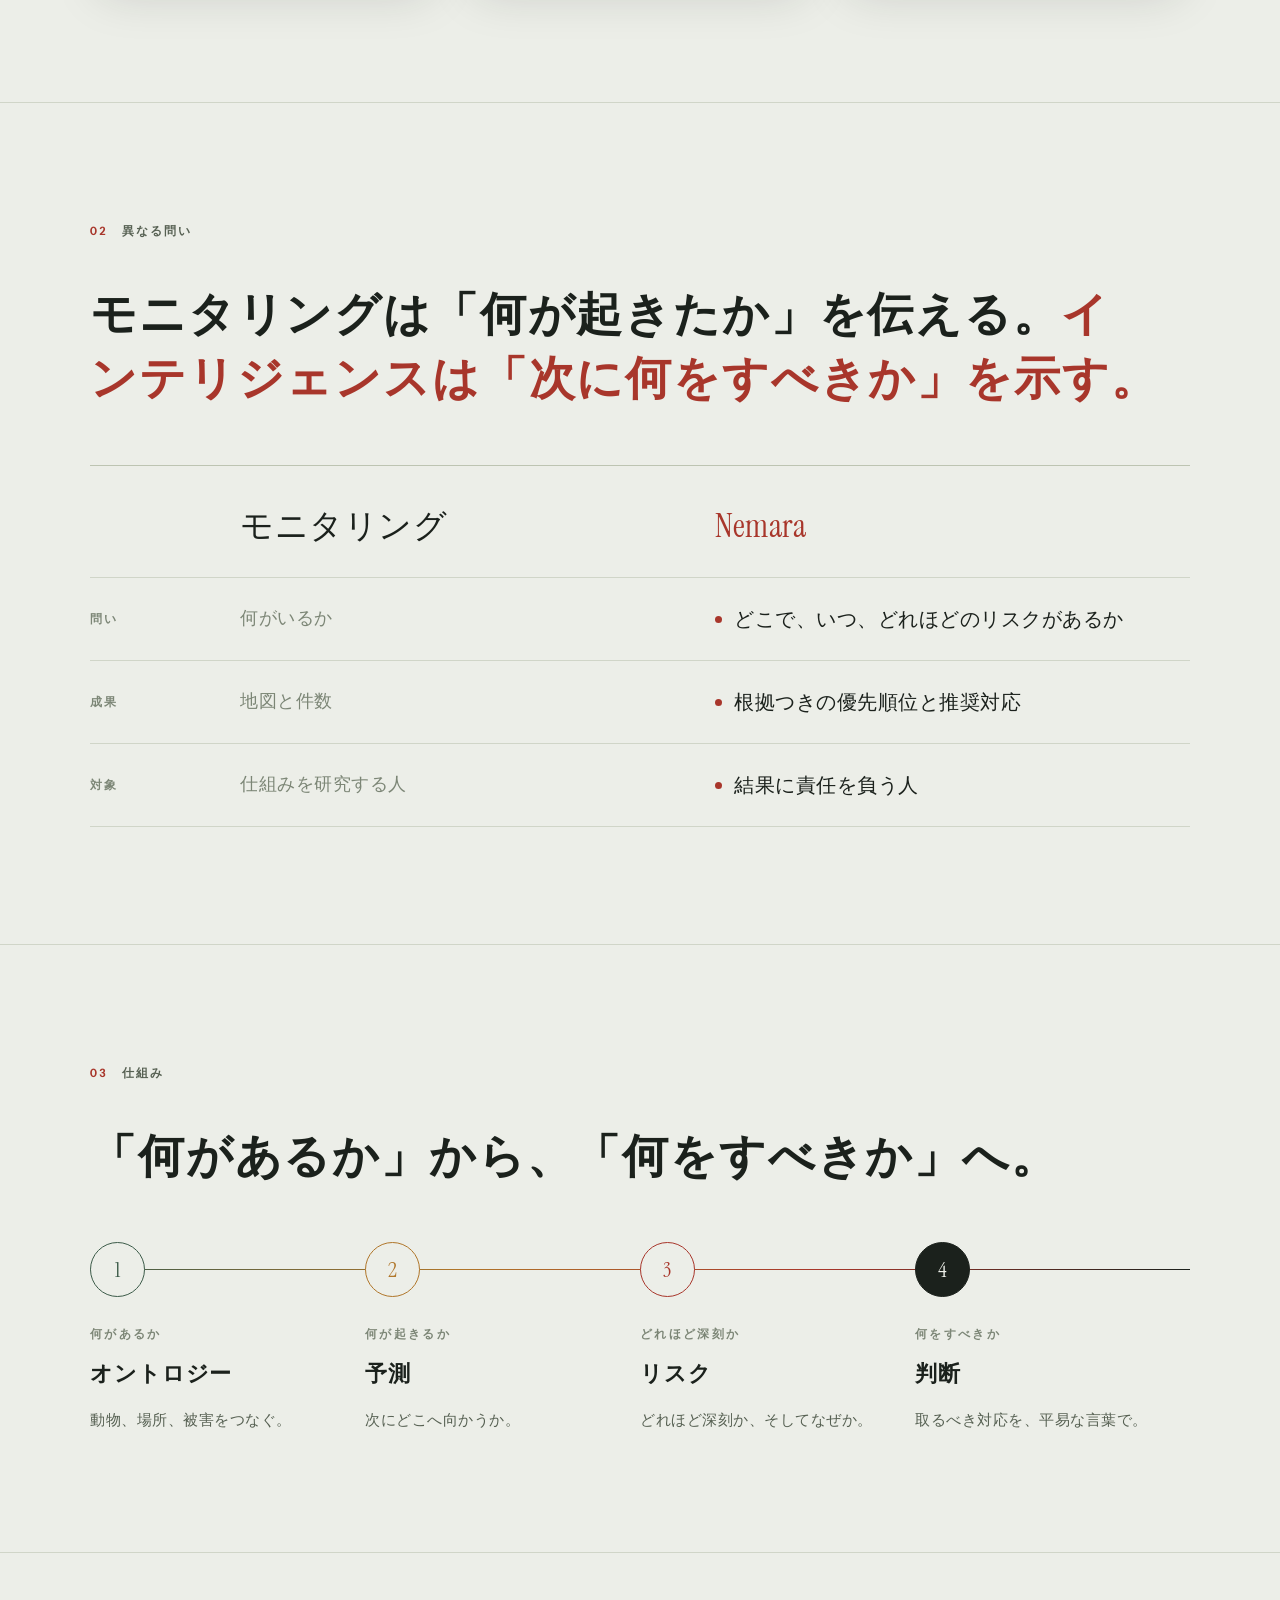
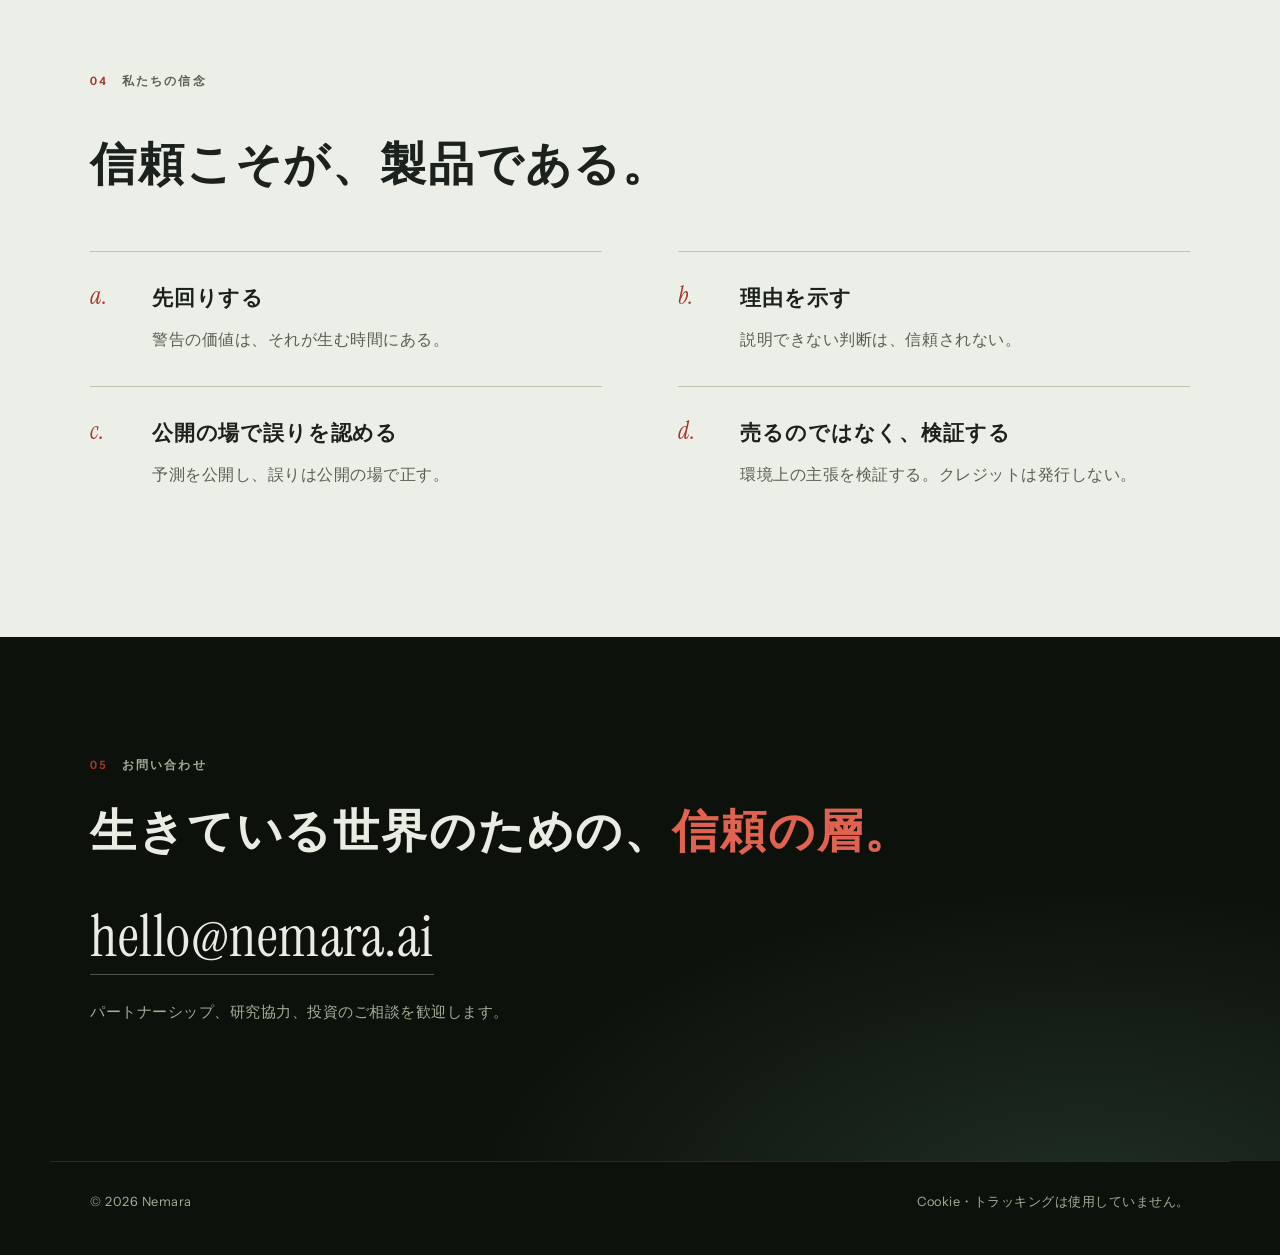
==== commit 3046dbfc: "Hero background: ridge-line mountain range at night with faint stars, slow parallax pan Replaces the" ====
--- a/docs/ja/index.html
+++ b/docs/ja/index.html
@@ -17,8 +17,8 @@
 <meta property="og:url" content="https://nemara.ai/ja/">
 <meta property="og:locale" content="ja_JP">
 <link rel="icon" href="../assets/favicon.svg" type="image/svg+xml">
-<link rel="stylesheet" href="../assets/site.css?v=6">
-<script src="../assets/site.js?v=6"></script>
+<link rel="stylesheet" href="../assets/site.css?v=10">
+<script src="../assets/site.js?v=10"></script>
 </head>
 <body>
 <a class="skip" href="#main">本文へ移動</a>
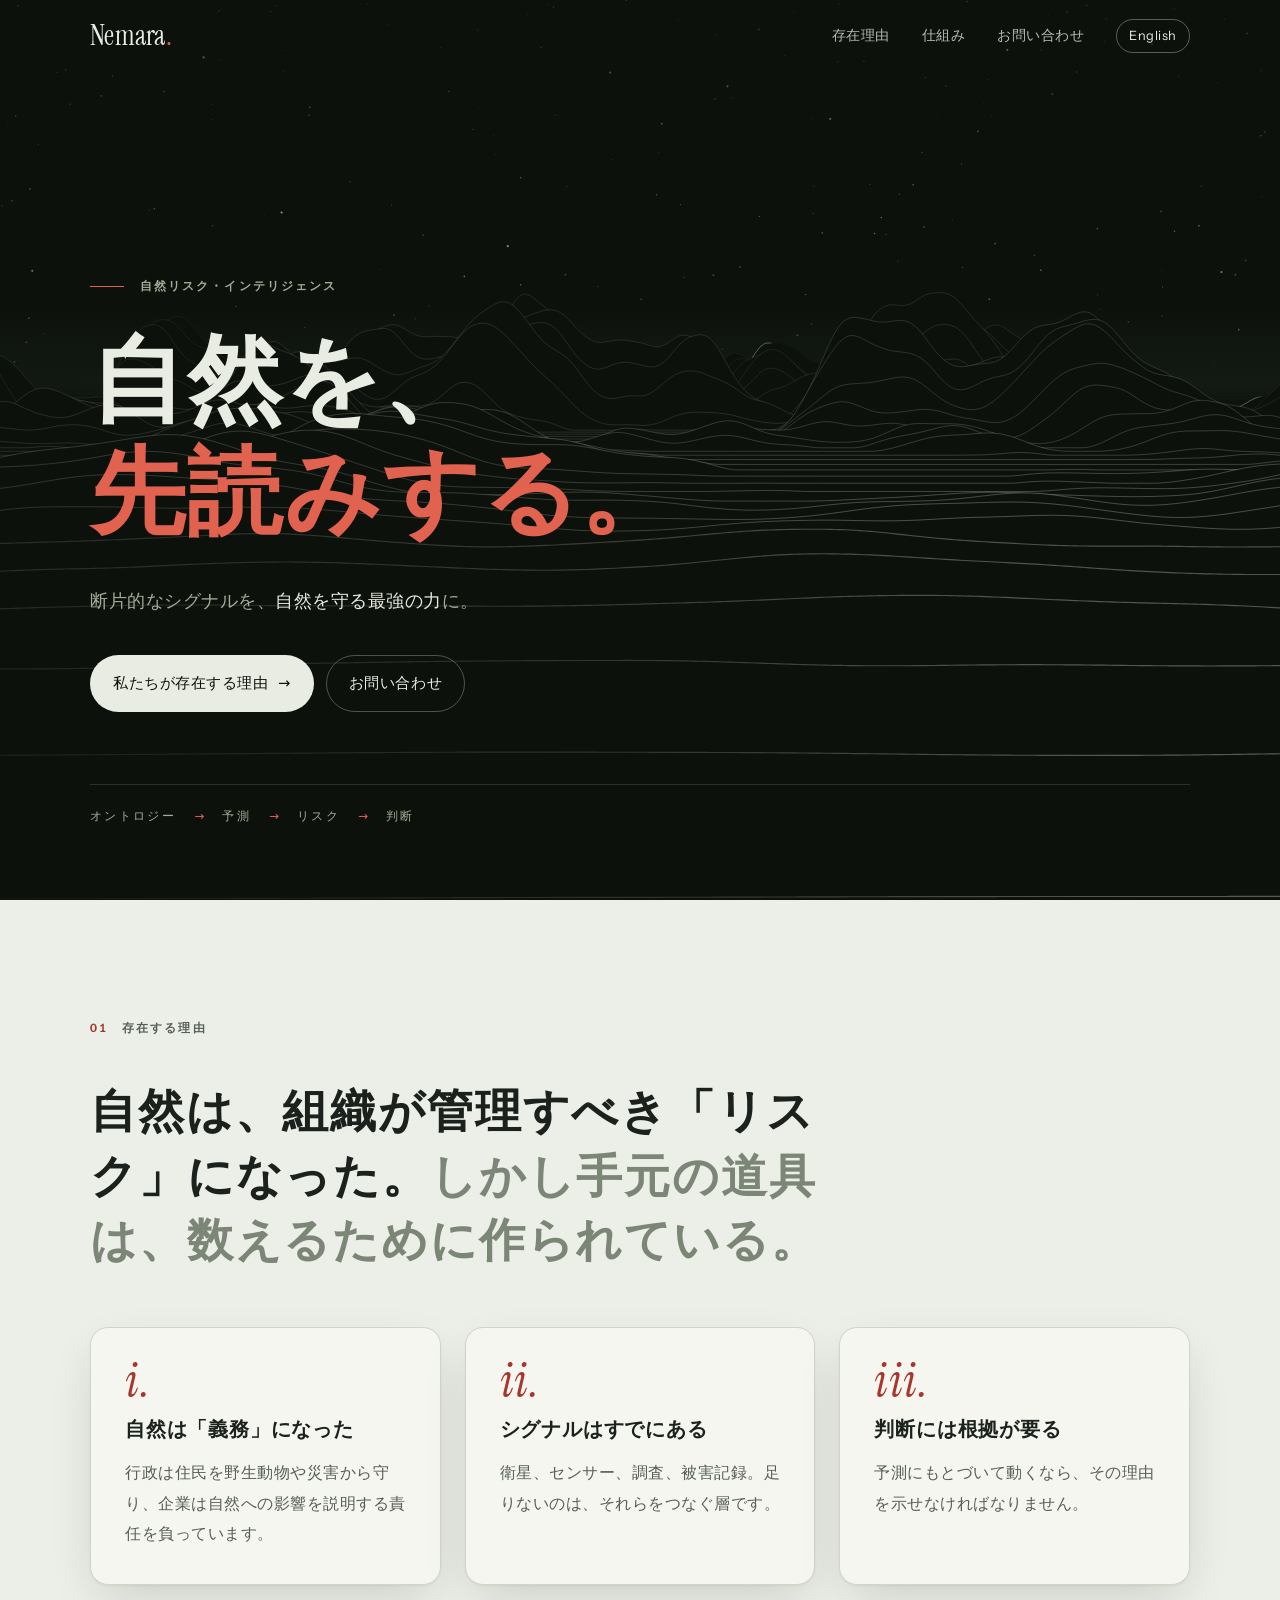
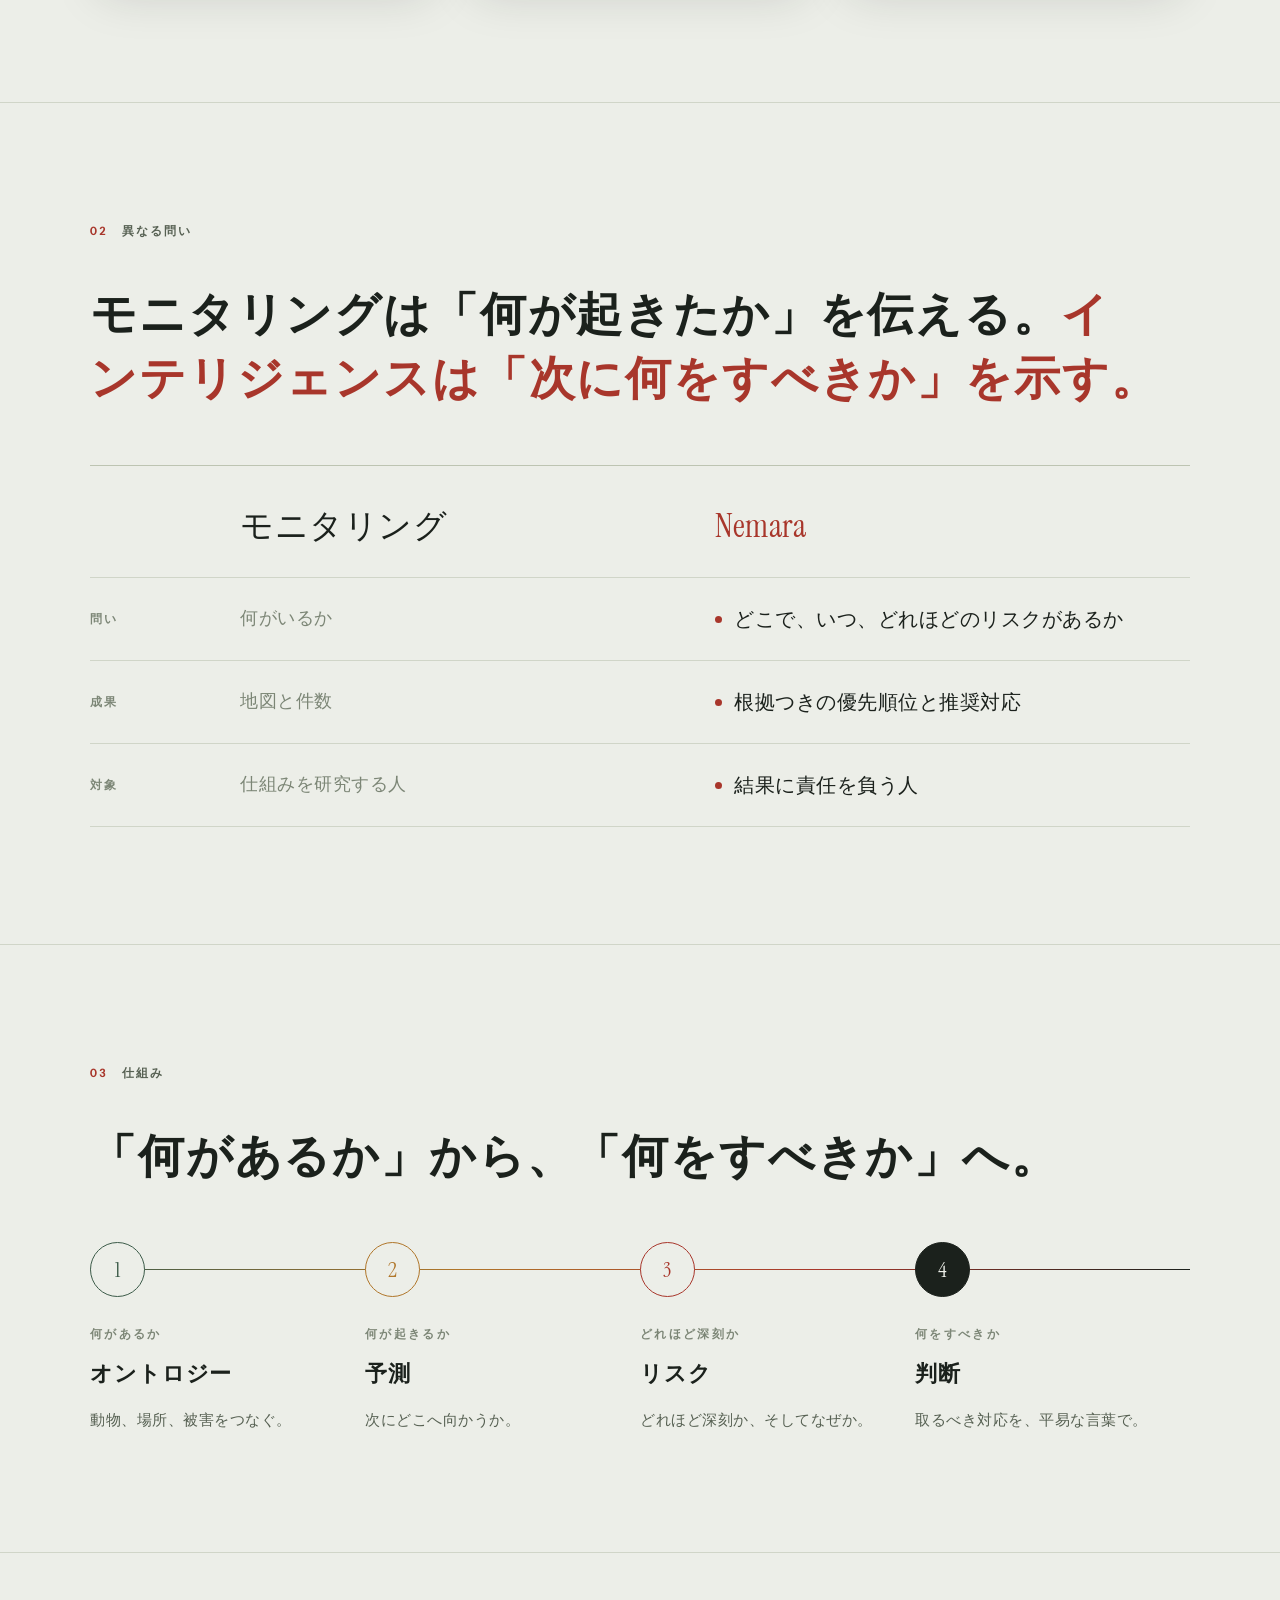
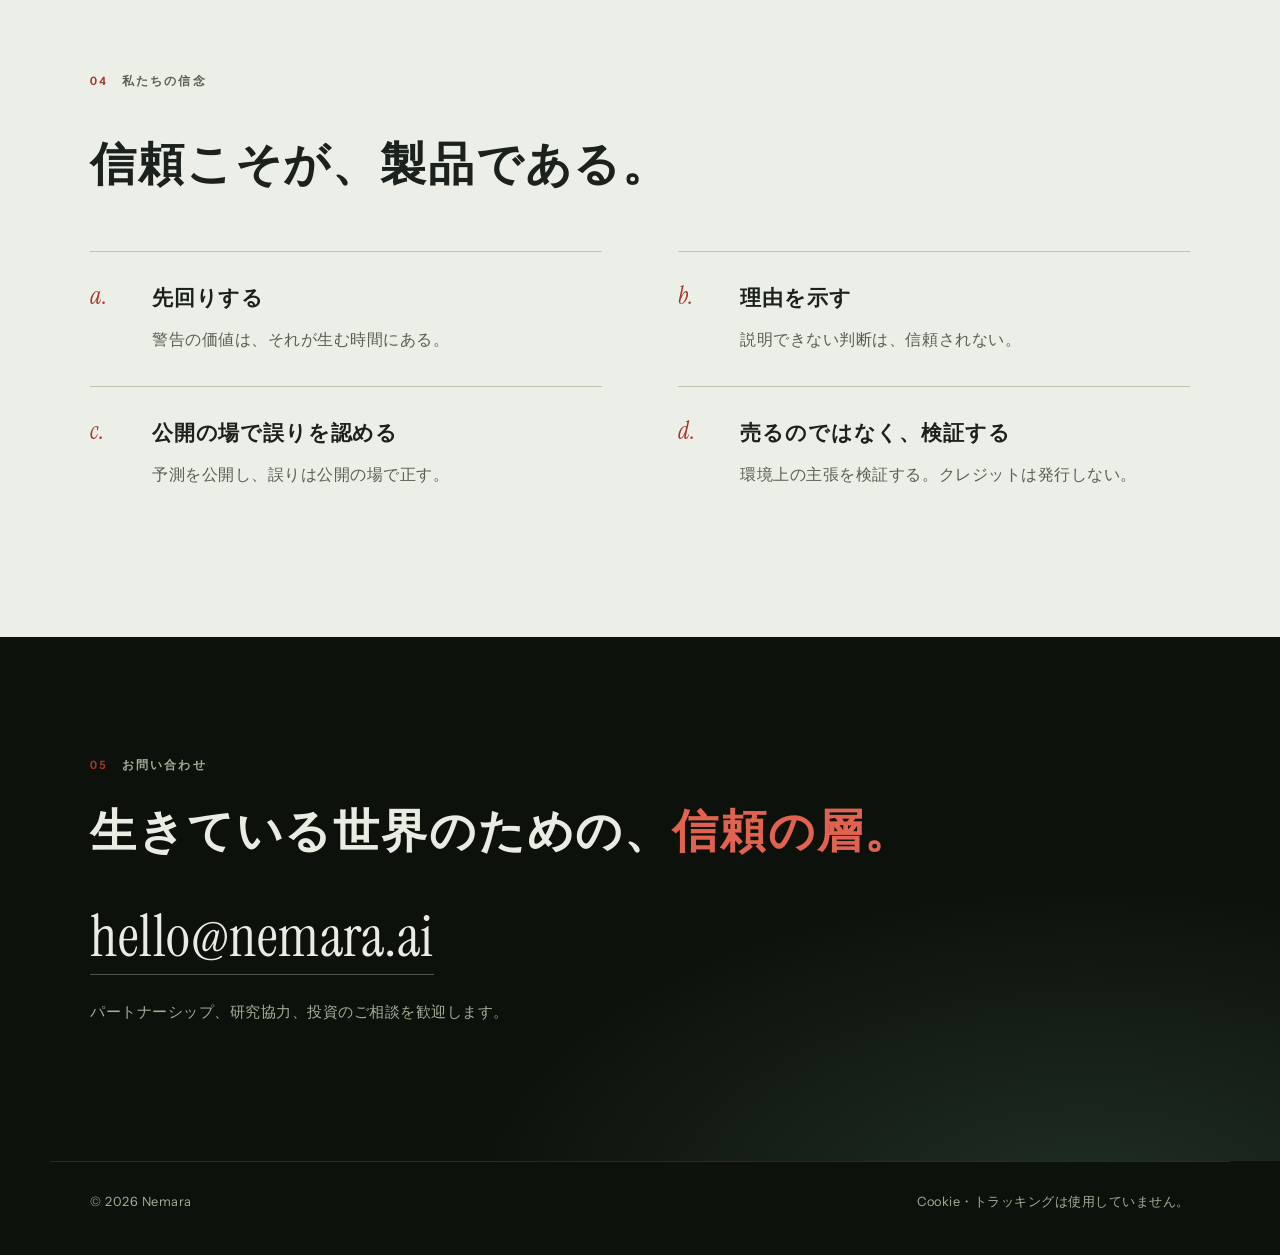
==== commit 8ea86b8f: "Tagline: 'We turn fragmented signals into nature's strongest defense.' Co-Authored-By: Claude Opus 5" ====
--- a/docs/ja/index.html
+++ b/docs/ja/index.html
@@ -4,7 +4,7 @@
 <meta charset="utf-8">
 <meta name="viewport" content="width=device-width, initial-scale=1">
 <title>Nemara — 自然リスク・インテリジェンス</title>
-<meta name="description" content="Nemara（ネマラ）は、断片的な環境データを、根拠を示せる判断に変えます。">
+<meta name="description" content="Nemara（ネマラ）は、断片的なシグナルを、自然を守る最強の力に変えます。">
 <meta name="theme-color" content="#0D110C">
 <link rel="canonical" href="https://nemara.ai/ja/">
 <link rel="alternate" hreflang="en" href="https://nemara.ai/">
@@ -13,7 +13,7 @@
 <meta property="og:type" content="website">
 <meta property="og:site_name" content="Nemara">
 <meta property="og:title" content="Nemara — 自然を、先読みする。">
-<meta property="og:description" content="断片的な環境データを、根拠を示せる判断へ。">
+<meta property="og:description" content="断片的なシグナルを、自然を守る最強の力に。">
 <meta property="og:url" content="https://nemara.ai/ja/">
 <meta property="og:locale" content="ja_JP">
 <link rel="icon" href="../assets/favicon.svg" type="image/svg+xml">
@@ -41,7 +41,7 @@
     <div class="wrap">
       <p class="eyebrow">自然リスク・インテリジェンス</p>
       <h1>自然を、<br><em>先読みする。</em></h1>
-      <p class="sub">断片的な環境データを、<strong>根拠を示せる判断</strong>へ。</p>
+      <p class="sub">断片的なシグナルを、<strong>自然を守る最強の力</strong>に。</p>
       <div class="cta">
         <a class="btn light" href="#why">私たちが存在する理由 <span class="arr">→</span></a>
         <a class="btn ghost" href="#contact">お問い合わせ</a>
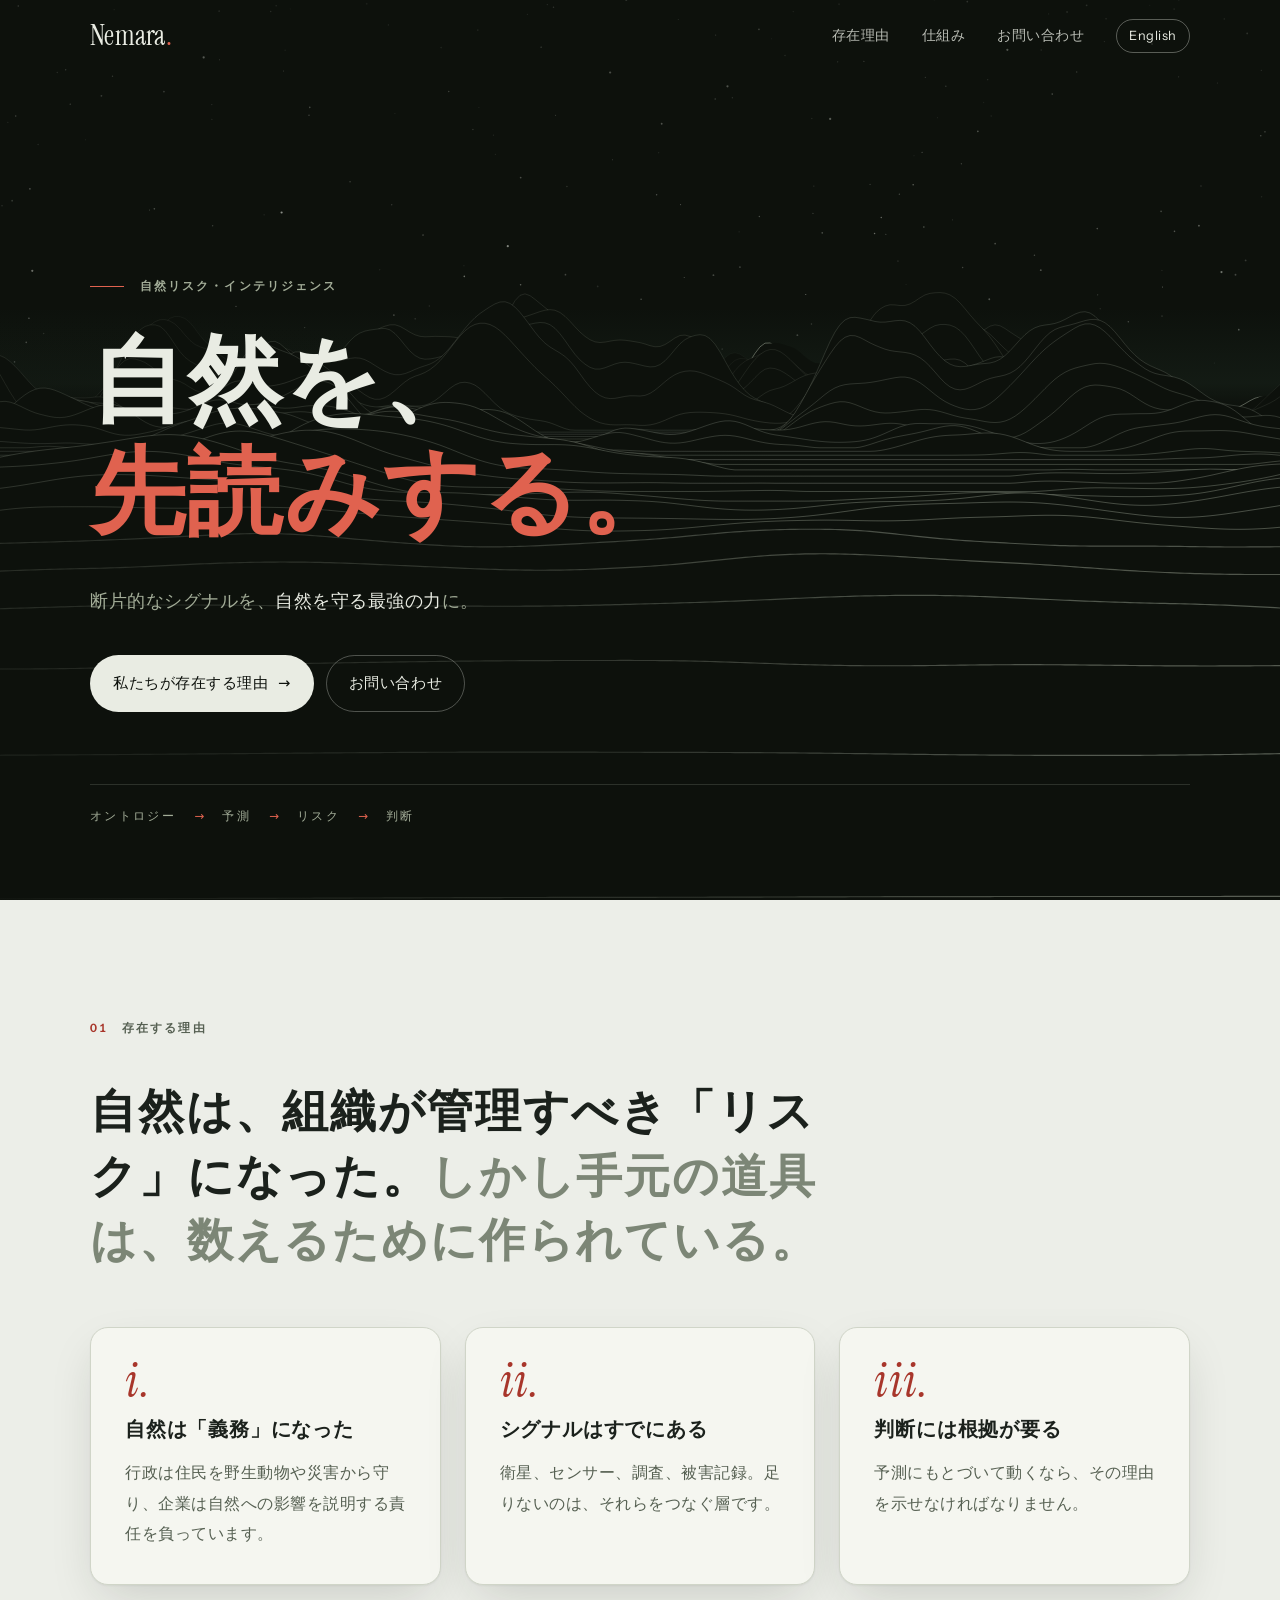
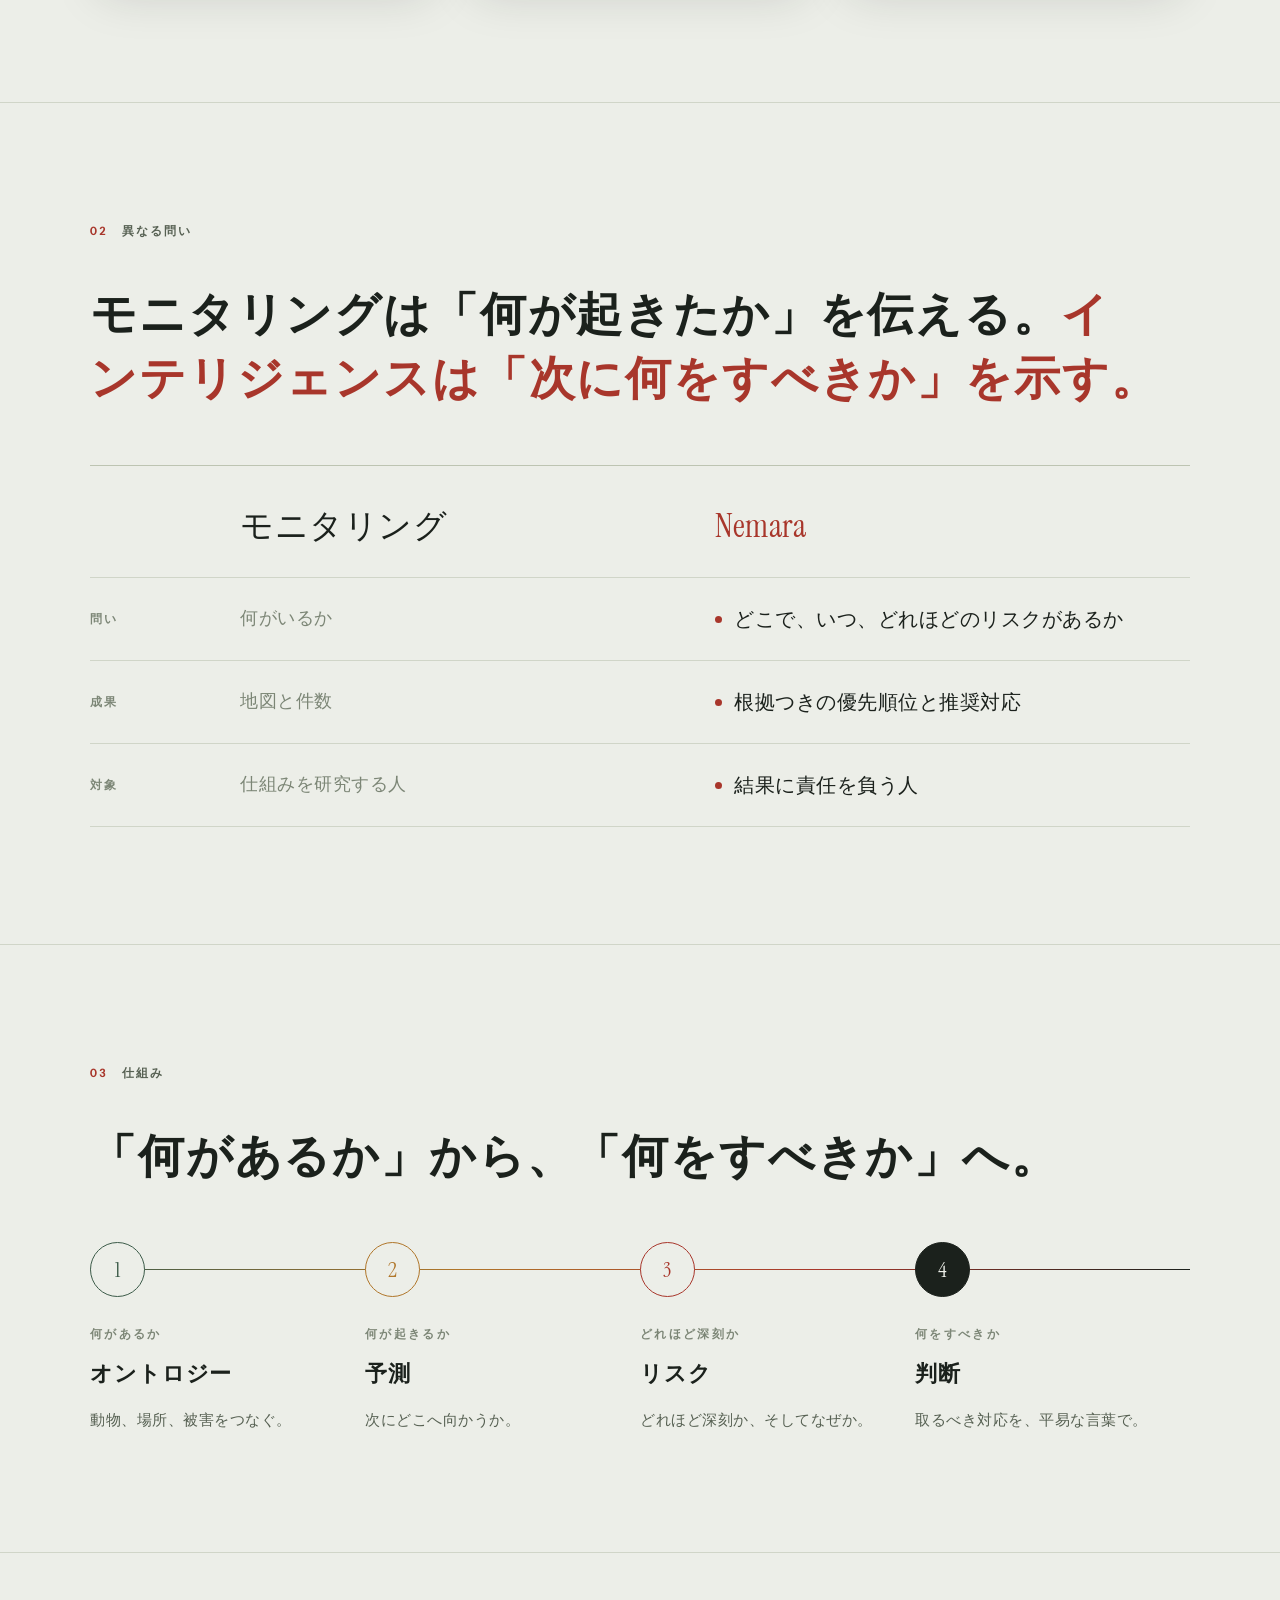
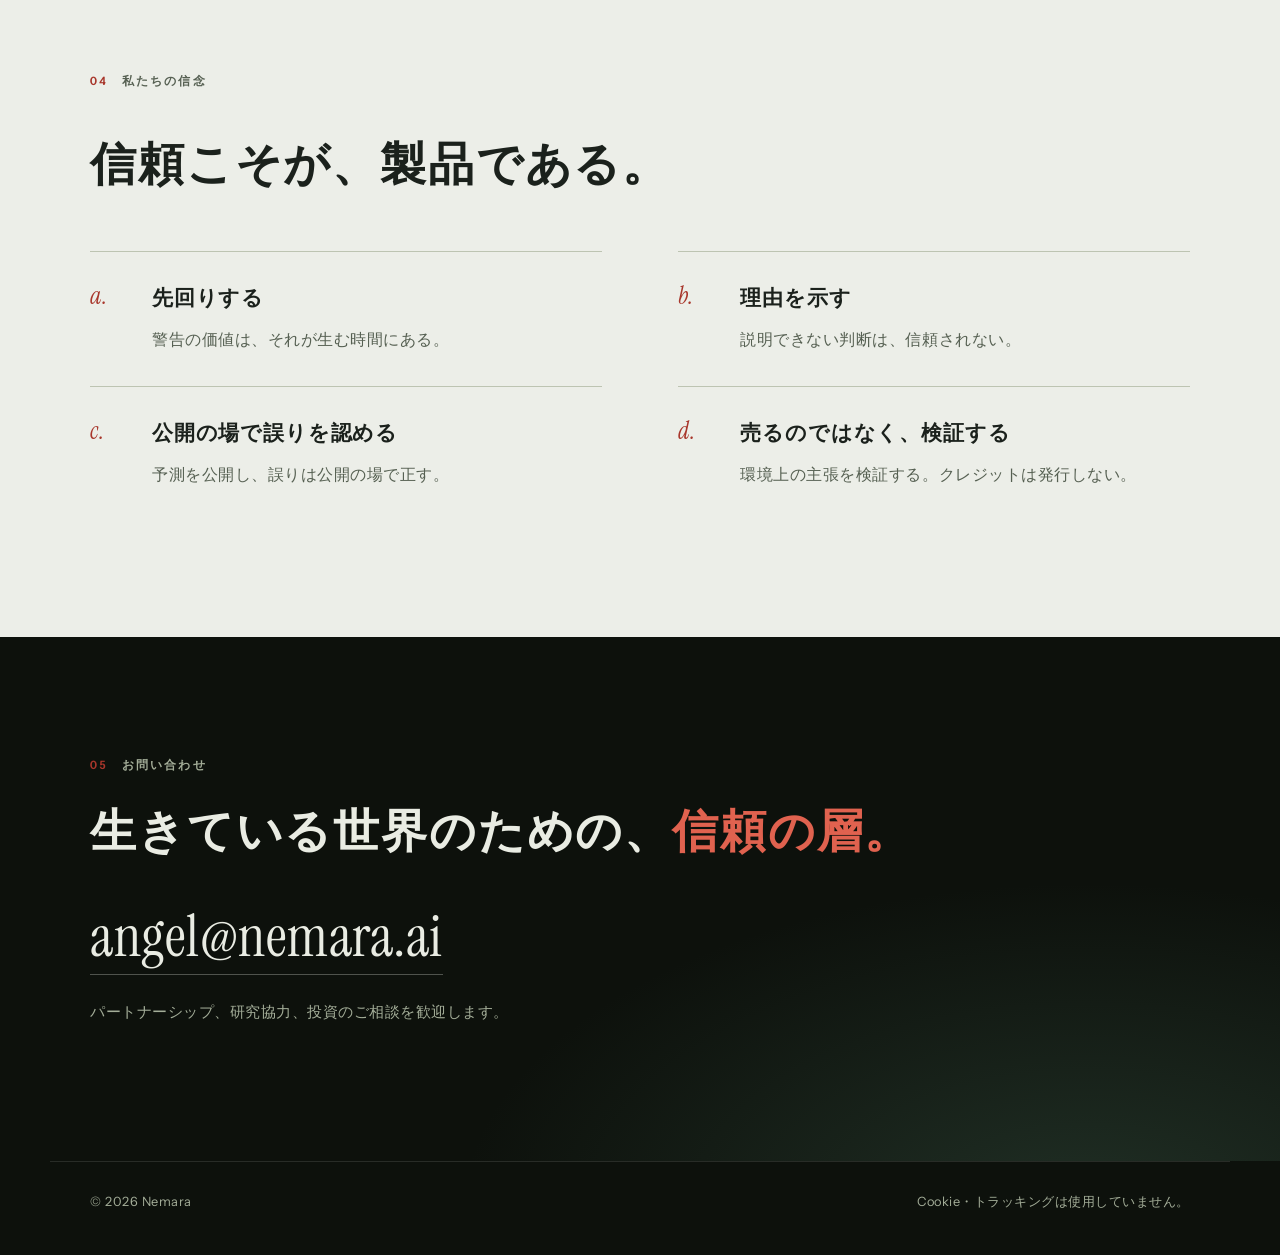
==== commit cb8365cc: "Contact address: angel@nemara.ai (only mailbox available) Co-Authored-By: Claude Opus 5.5 <noreply@a" ====
--- a/docs/ja/index.html
+++ b/docs/ja/index.html
@@ -147,7 +147,7 @@
     <div class="wrap">
       <p class="eyebrow"><span class="no">05</span>お問い合わせ</p>
       <h2 class="statement reveal" style="margin-top:22px">生きている世界のための、<em>信頼の層。</em></h2>
-      <a class="mail reveal" href="mailto:hello@nemara.ai">hello@nemara.ai</a>
+      <a class="mail reveal" href="mailto:angel@nemara.ai">angel@nemara.ai</a>
       <p class="note">パートナーシップ、研究協力、投資のご相談を歓迎します。</p>
     </div>
   </section>
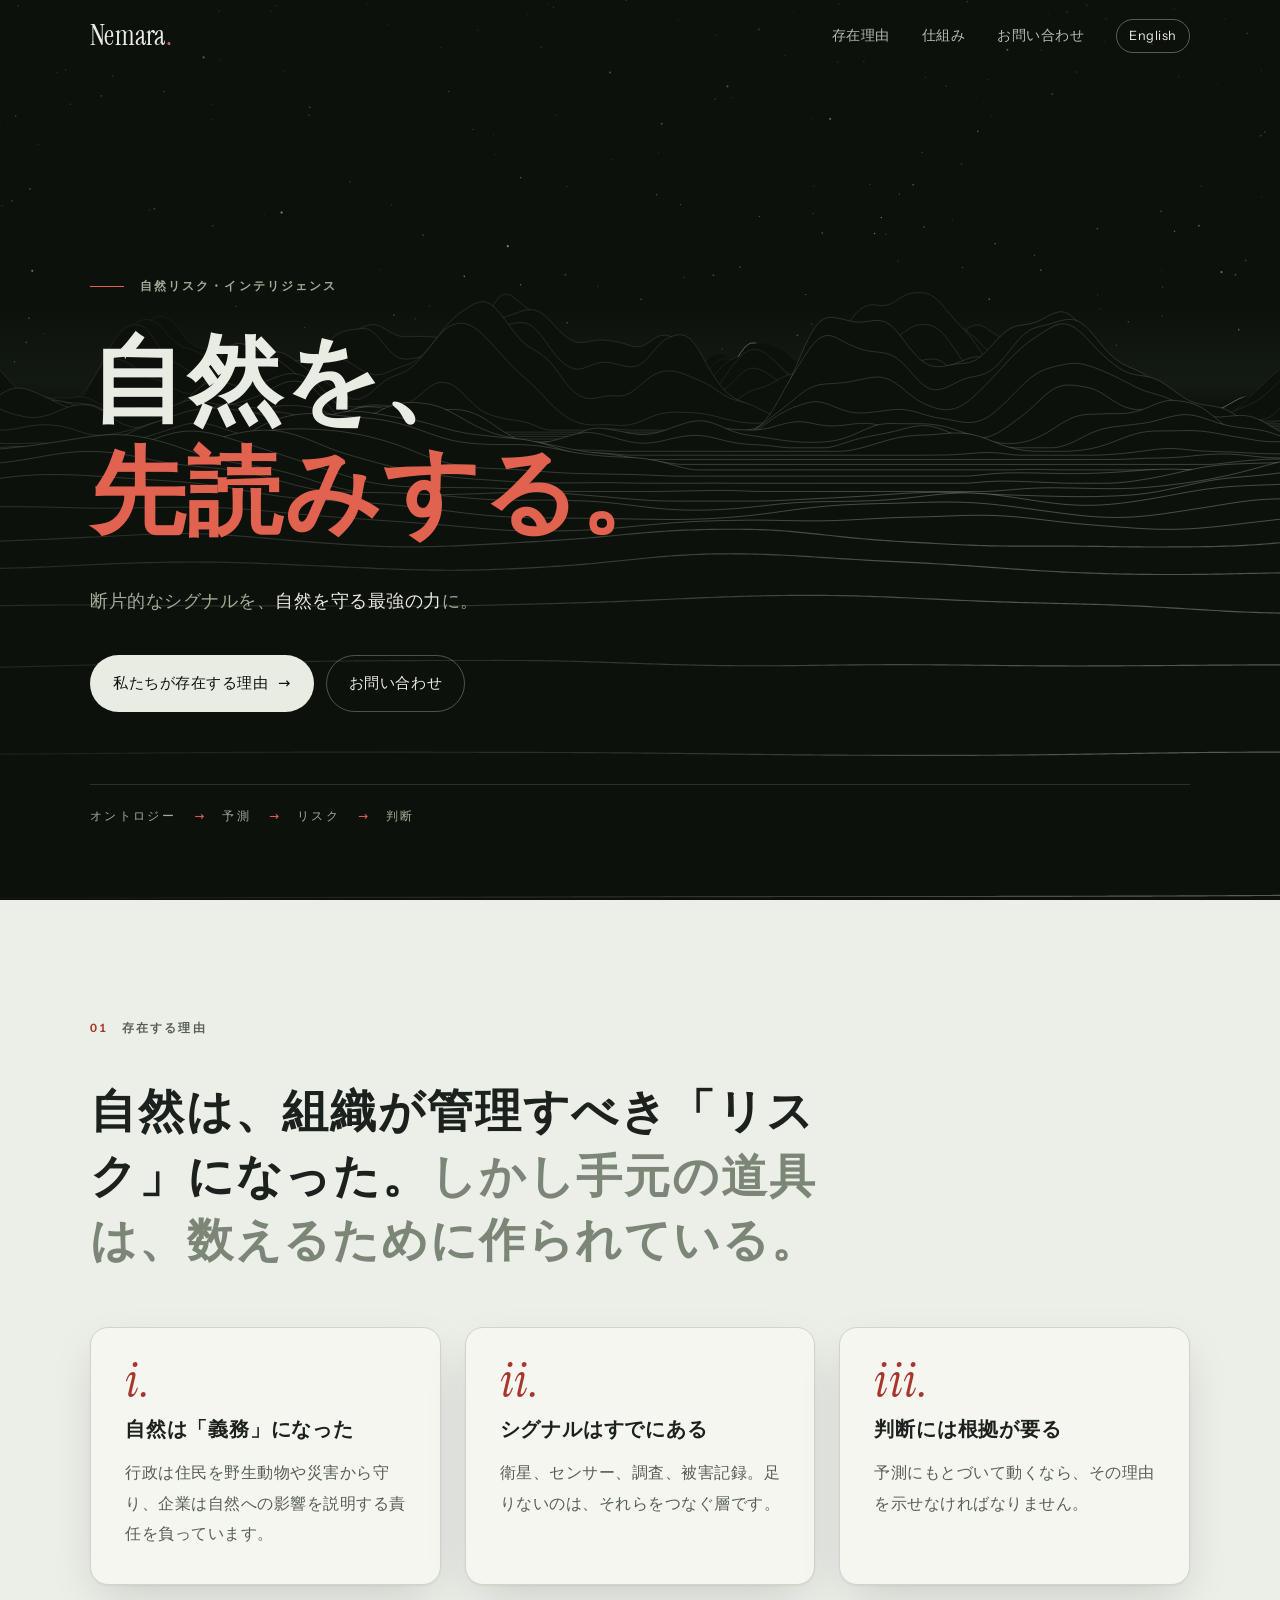
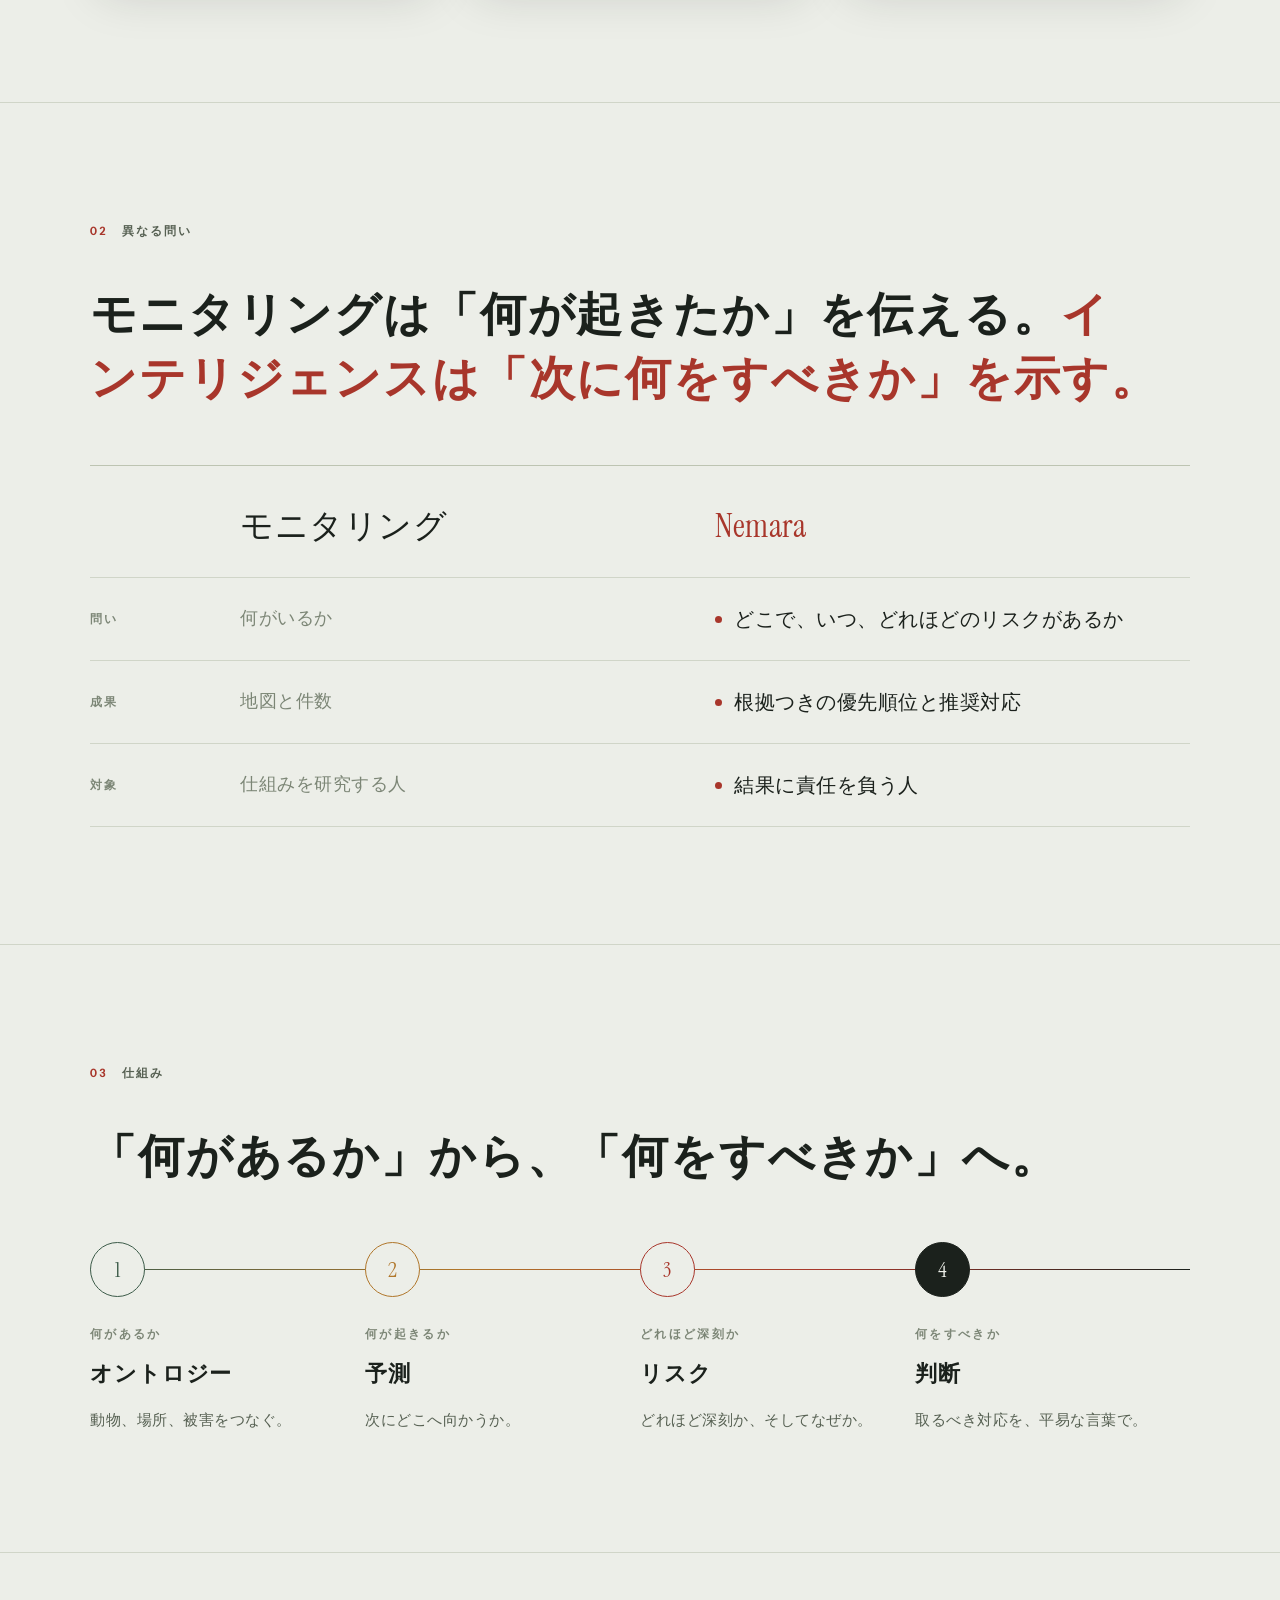
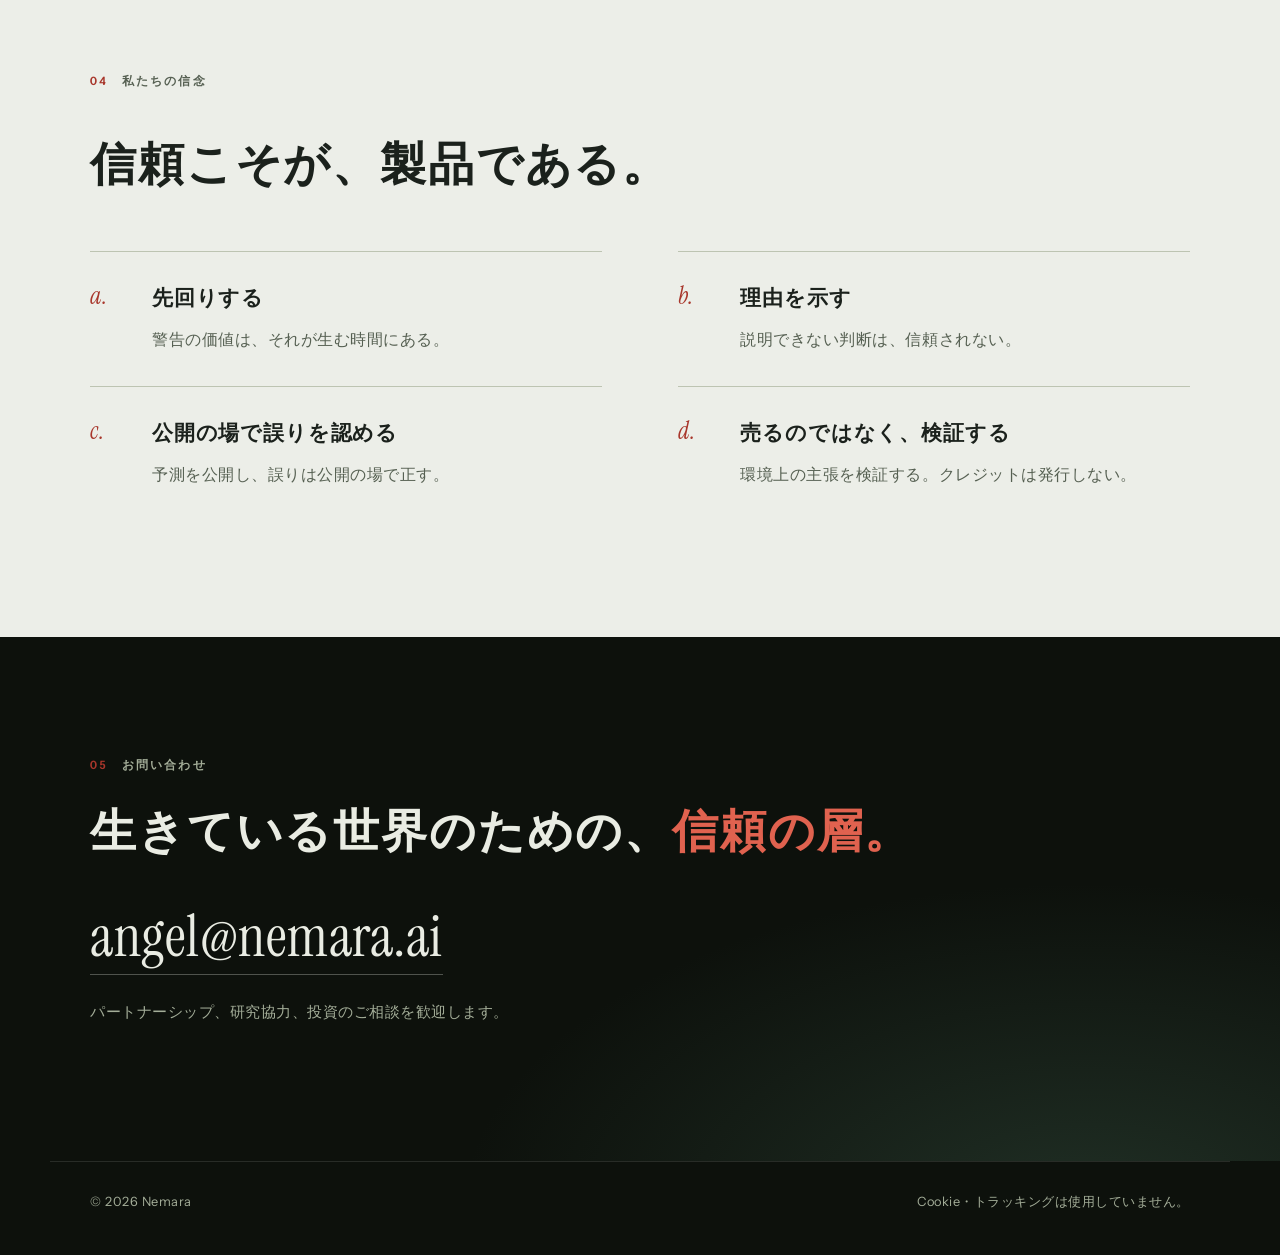
==== commit 067c5c14: "Hero: faster parallax pan so the mountain movement is visible Co-Authored-By: Claude Opus 5.5 <norep" ====
--- a/docs/ja/index.html
+++ b/docs/ja/index.html
@@ -17,8 +17,8 @@
 <meta property="og:url" content="https://nemara.ai/ja/">
 <meta property="og:locale" content="ja_JP">
 <link rel="icon" href="../assets/favicon.svg" type="image/svg+xml">
-<link rel="stylesheet" href="../assets/site.css?v=10">
-<script src="../assets/site.js?v=10"></script>
+<link rel="stylesheet" href="../assets/site.css?v=12">
+<script src="../assets/site.js?v=12"></script>
 </head>
 <body>
 <a class="skip" href="#main">本文へ移動</a>
